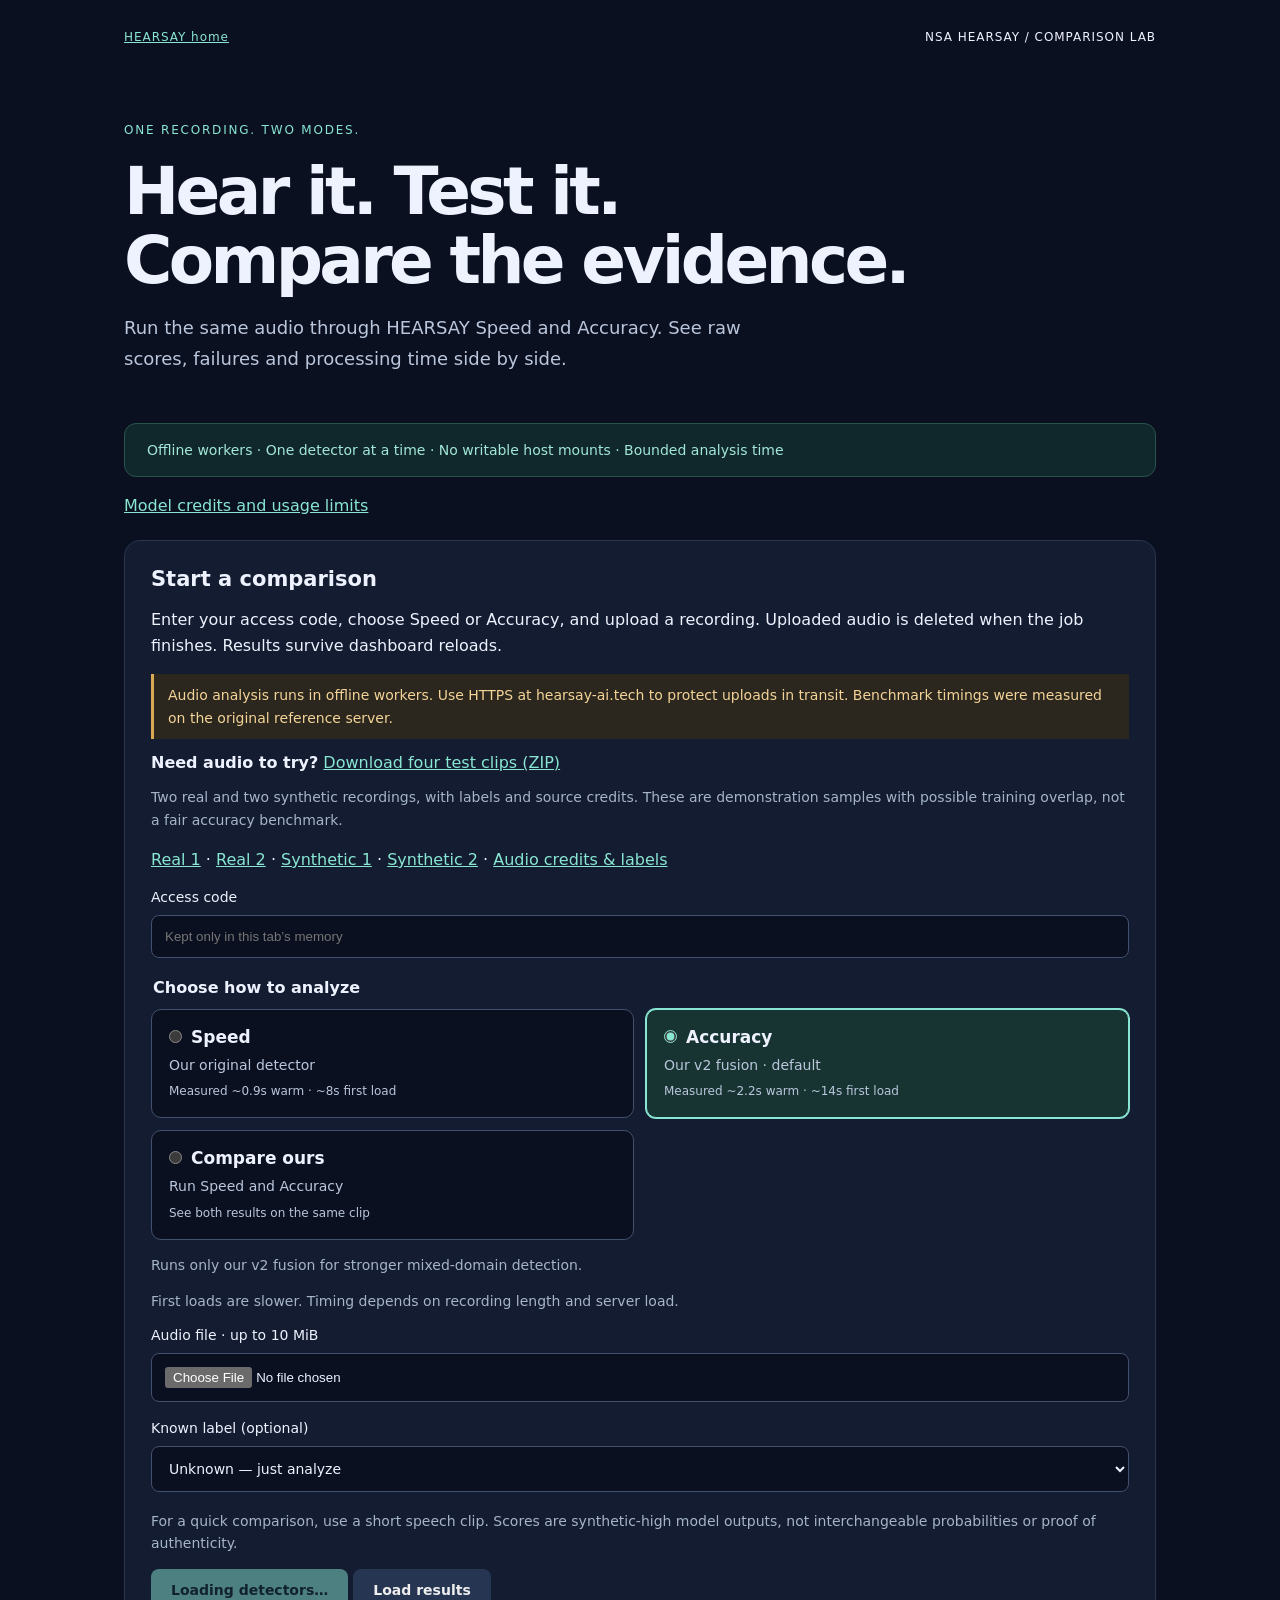
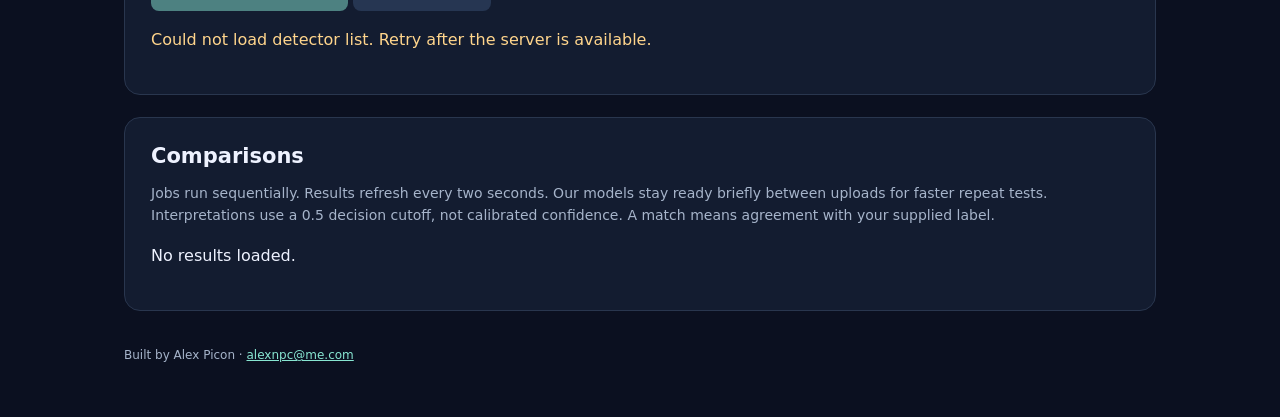
==== apps/hearsay-compare/index.html @ 0c49c036 "Initial HEARSAY release" ====
<!doctype html>
<!-- Author: Alex Picon <alexnpc@me.com> -->
<html lang="en"><head><meta charset="utf-8"><meta name="author" content="Alex Picon, alexnpc@me.com"><meta name="viewport" content="width=device-width,initial-scale=1"><meta http-equiv="Content-Security-Policy" content="default-src 'self'; script-src 'self'; style-src 'self'; connect-src 'self'; img-src 'self'; object-src 'none'; base-uri 'none'; form-action 'self'"><title>HEARSAY · Comparison lab</title><link rel="stylesheet" href="style.css"></head>
<body><main><nav><a href="/">HEARSAY home</a><span>NSA HEARSAY / COMPARISON LAB</span></nav>
<header><p class="eyebrow">ONE RECORDING. TWO MODES.</p><h1>Hear it. Test it.<br>Compare the evidence.</h1><p class="intro">Run the same audio through HEARSAY Speed and Accuracy. See raw scores, failures and processing time side by side.</p></header>
<div class="safety">Offline workers · One detector at a time · No writable host mounts · Bounded analysis time</div>


<p><a href="MODEL_CREDITS.md">Model credits and usage limits</a></p>

<section><h2>Start a comparison</h2><p>Enter your access code, choose Speed or Accuracy, and upload a recording. Uploaded audio is deleted when the job finishes. Results survive dashboard reloads.</p><p class="transport-note">Audio analysis runs in offline workers. Use HTTPS at hearsay-ai.tech to protect uploads in transit. Benchmark timings were measured on the original reference server.</p>
<div class="sample-pack"><strong>Need audio to try?</strong> <a href="samples/hearsay-test-clips.zip" download>Download four test clips (ZIP)</a><p class="muted">Two real and two synthetic recordings, with labels and source credits. These are demonstration samples with possible training overlap, not a fair accuracy benchmark.</p><p><a href="samples/real-1.flac" download>Real 1</a> · <a href="samples/real-2.flac" download>Real 2</a> · <a href="samples/synthetic-1.flac" download>Synthetic 1</a> · <a href="samples/synthetic-2.flac" download>Synthetic 2</a> · <a href="samples/README.md">Audio credits &amp; labels</a></p></div>
<form id="form"><label>Access code<input id="key" type="password" autocomplete="off" placeholder="Kept only in this tab’s memory" required></label><fieldset id="mode-picker"><legend>Choose how to analyze</legend><div class="mode-options">
<label class="mode-card"><input type="radio" name="mode" value="speed"><strong>Speed</strong><span>Our original detector</span><small>Measured ~0.9s warm · ~8s first load</small></label>
<label class="mode-card"><input type="radio" name="mode" value="accuracy" checked><strong>Accuracy</strong><span>Our v2 fusion · default</span><small>Measured ~2.2s warm · ~14s first load</small></label>
<label class="mode-card"><input type="radio" name="mode" value="both"><strong>Compare ours</strong><span>Run Speed and Accuracy</span><small>See both results on the same clip</small></label>

</div></fieldset><p id="mode-description" class="muted" aria-live="polite"></p><p class="muted">First loads are slower. Timing depends on recording length and server load.</p><div id="custom-models" hidden><p>Include these detectors:</p><div id="models" class="models"></div></div><label>Audio file · up to 10 MiB<input id="audio" type="file" accept=".wav,.flac,.mp3,.ogg,.m4a" required></label><label>Known label (optional)<select id="expected"><option value="unknown">Unknown — just analyze</option><option value="real">Real recording</option><option value="synthetic">Synthetic recording</option></select></label><p class="muted">For a quick comparison, use a short speech clip. Scores are synthetic-high model outputs, not interchangeable probabilities or proof of authenticity.</p><button id="run" disabled>Loading detectors…</button> <button id="refresh" type="button" class="secondary">Load results</button></form><p id="message" role="status" aria-live="polite"></p></section>
<section><h2>Comparisons</h2><p class="muted">Jobs run sequentially. Results refresh every two seconds. Our models stay ready briefly between uploads for faster repeat tests. Interpretations use a 0.5 decision cutoff, not calibrated confidence. A match means agreement with your supplied label.</p><div id="results"><p>No results loaded.</p></div></section>

<footer data-credit="alex-picon">Built by Alex Picon · <a href="mailto:alexnpc@me.com">alexnpc@me.com</a></footer></main><script src="app.js"></script></body></html>
---- apps/hearsay-compare/style.css ----
/* Author: Alex Picon <alexnpc@me.com> */
:root{color-scheme:dark;font-family:system-ui,sans-serif;color:#eef2ff;background:#0b1020}*{box-sizing:border-box}body{margin:0}main{max-width:1080px;margin:auto;padding:30px 24px}nav{display:flex;justify-content:space-between;gap:20px;font-size:12px;letter-spacing:.08em}a{color:#88e6d2}header{padding:65px 0 30px}.eyebrow{color:#88e6d2;letter-spacing:.15em;font-size:12px}h1{font-size:clamp(38px,6vw,66px);letter-spacing:-.055em;line-height:1.04;margin:18px 0}.intro{font-size:18px;max-width:660px;color:#bac6dc;line-height:1.7}.safety{padding:18px 22px;border:1px solid #29544e;border-radius:12px;color:#a2e7d9;background:#10282b;font-size:14px}section{background:#131c30;border:1px solid #29364e;padding:26px;border-radius:16px;margin:22px 0}h2{margin:0 0 12px;font-size:21px}p{line-height:1.6}label{display:block;font-size:14px}input[type=password],input[type=file]{display:block;width:100%;padding:13px;margin:10px 0 18px;border:1px solid #41506c;border-radius:8px;background:#0b1020;color:inherit}input[type=checkbox]{accent-color:#80e0ca}.models{display:grid;grid-template-columns:repeat(auto-fit,minmax(190px,1fr));gap:12px;margin:20px 0}.models label{padding:14px;background:#1c2941;border-radius:8px}.muted{color:#a6b4ca;font-size:14px}button{padding:13px 20px;background:#88e6d2;color:#10282b;font:700 14px system-ui;border:0;border-radius:8px;cursor:pointer}button.secondary{background:#263652;color:#eee}button:disabled{opacity:.5}details{margin:18px 0;color:#bac6dc}summary{cursor:pointer}pre,code{overflow-wrap:anywhere;white-space:pre-wrap}pre{padding:14px;background:#0b1020;border-radius:8px}.job{border-top:1px solid #35415b;padding:16px 0}.table-wrap{overflow-x:auto}table{width:100%;border-collapse:collapse;font-size:14px;text-align:left}td,th{padding:12px 8px;border-bottom:1px solid #29364e}th{color:#a6b4ca}.status{color:#88e6d2}#message{color:#ffd58c}footer{font-size:12px;padding:15px 0 25px;color:#a6b4ca}.unavailable{display:flex;justify-content:space-between;gap:20px;border-bottom:1px solid #29364e;padding:13px 0;font-size:14px}@media(max-width:600px){nav span{display:none}section{padding:18px}main{padding:20px 14px}.unavailable{display:block}.unavailable span{display:block;color:#a6b4ca}button{margin-bottom:8px}}

.transport-note{border-left:3px solid #dca953;padding:10px 14px;background:#2b271e;color:#f4d398;font-size:14px}

select{display:block;width:100%;padding:13px;margin:10px 0 18px;border:1px solid #41506c;border-radius:8px;background:#0b1020;color:inherit;font:inherit}

/* Analysis-mode controls. */
#mode-picker{border:0;padding:0;margin:20px 0 10px}#mode-picker legend{font-weight:700;margin-bottom:12px}.mode-options{display:grid;grid-template-columns:repeat(2,minmax(0,1fr));gap:12px}.mode-card{position:relative;border:1px solid #41506c;border-radius:10px;padding:17px;cursor:pointer;background:#0b1020}.mode-card input{margin:0 9px 0 0;accent-color:#88e6d2}.mode-card strong{font-size:17px}.mode-card span,.mode-card small{display:block;margin-top:8px;line-height:1.45;color:#b9c6dc}.mode-card small{font-size:12px}.mode-card:has(input:checked){border-color:#88e6d2;background:#173432;box-shadow:0 0 0 1px #88e6d2}.mode-card:has(input:focus-visible){outline:3px solid #b1c9ff;outline-offset:3px}.mode-card:has(input:disabled){opacity:.5;cursor:not-allowed}#custom-models[hidden]{display:none}@media(max-width:540px){.mode-options{grid-template-columns:1fr}}
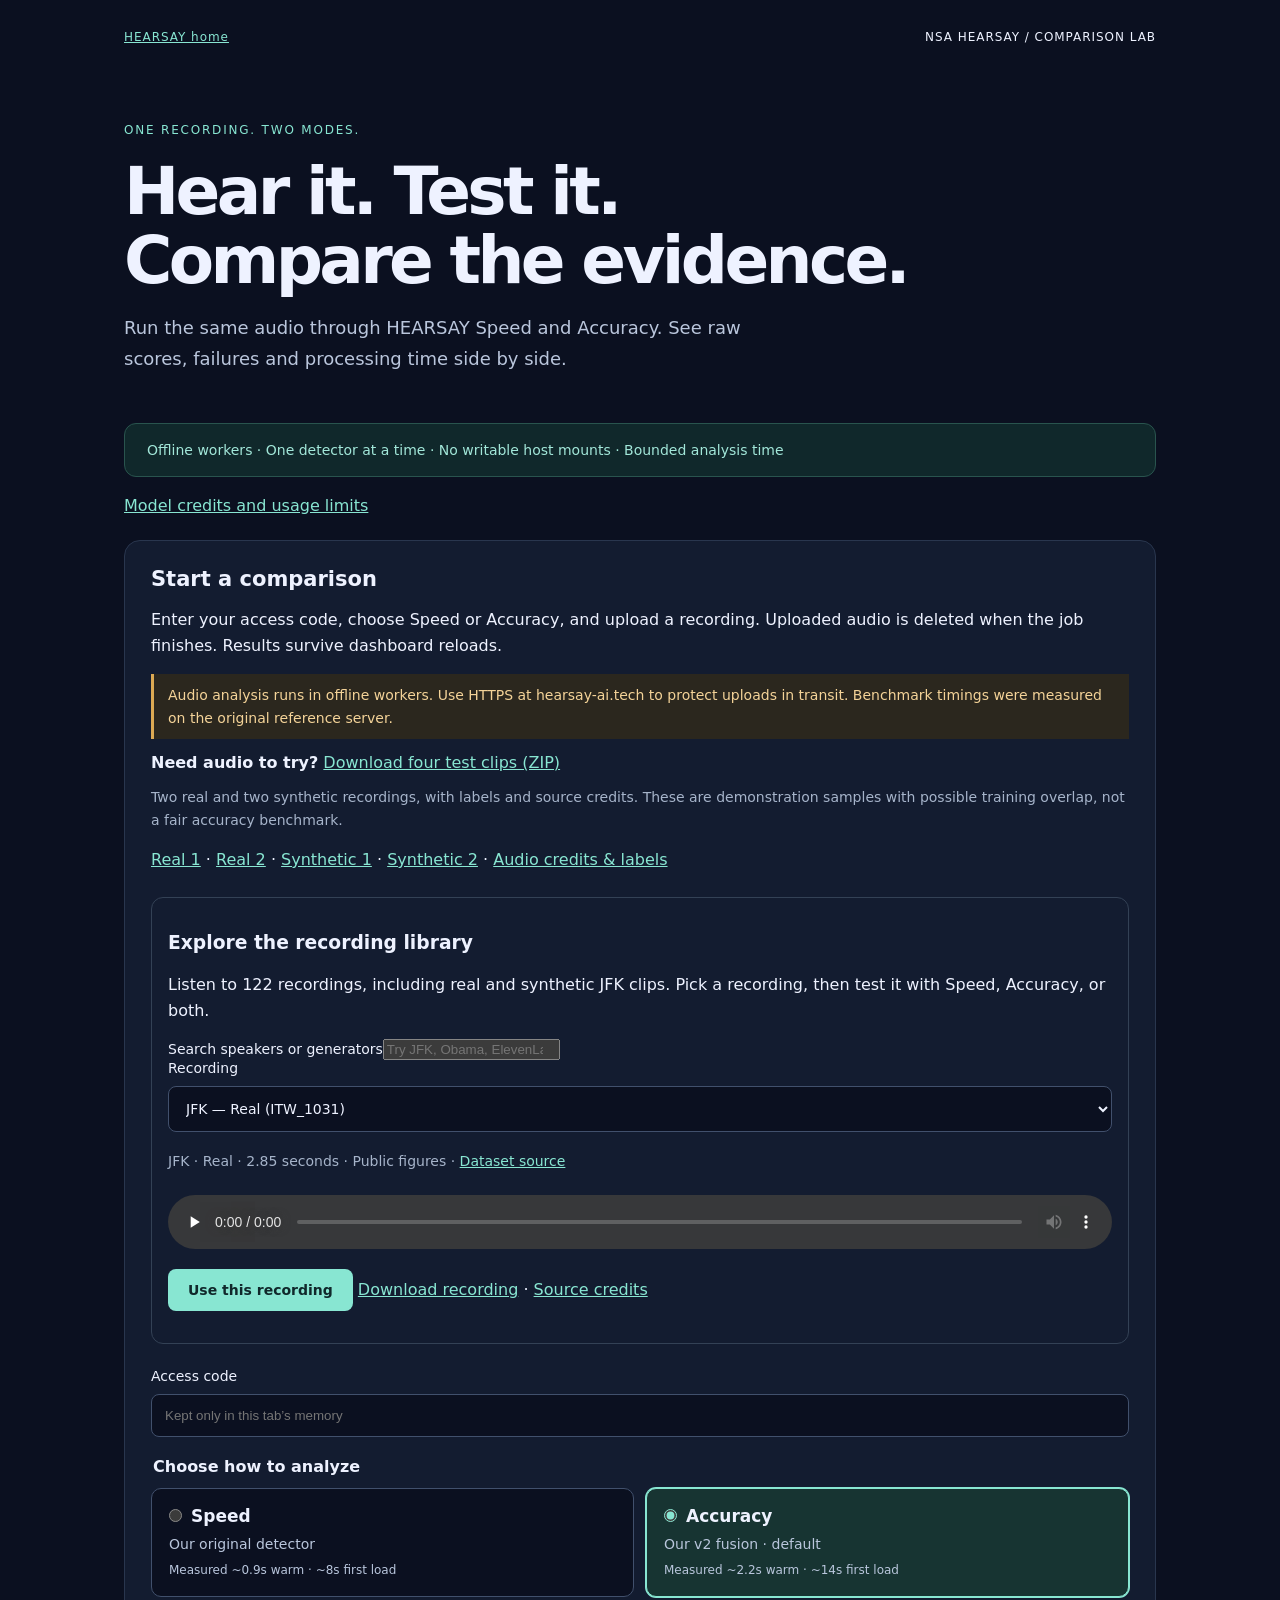
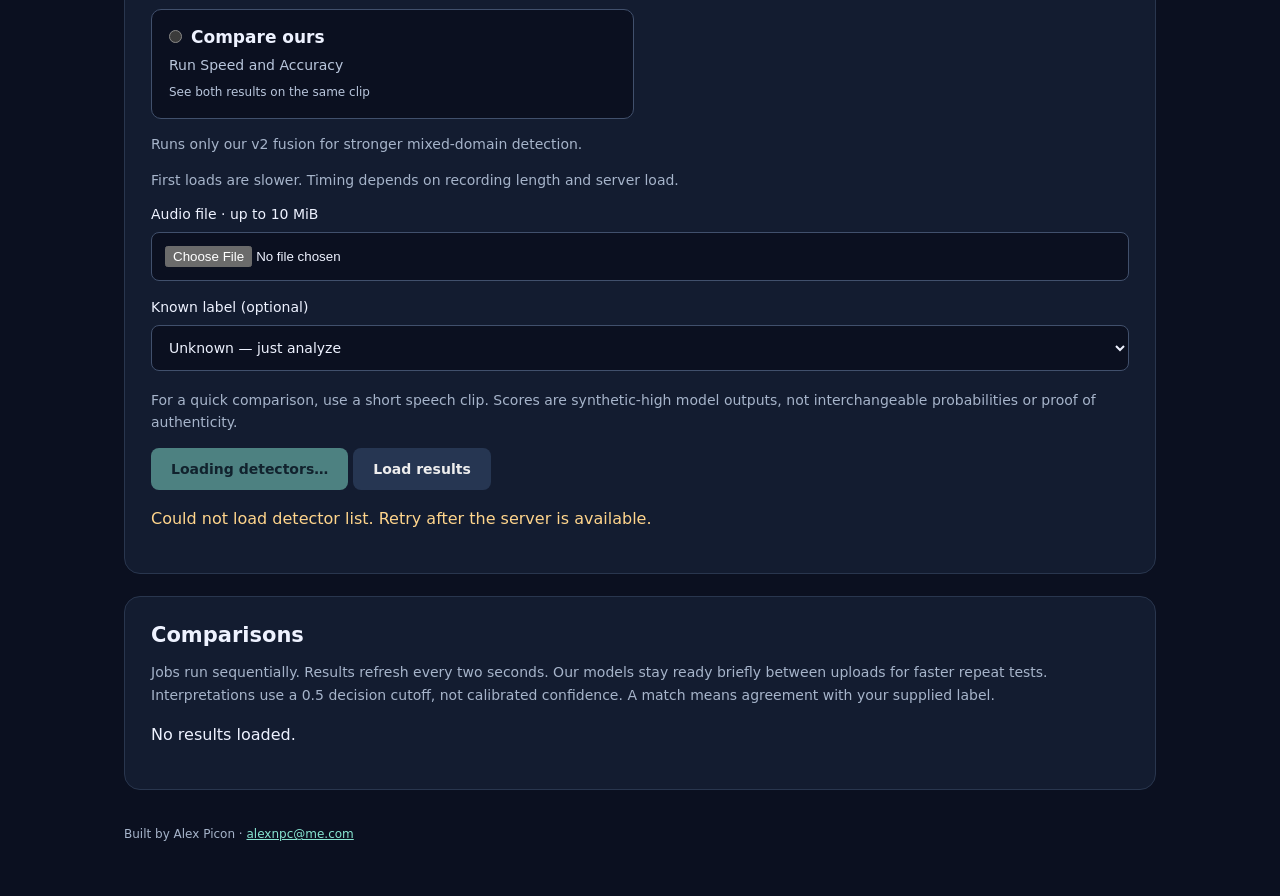
==== commit 1111c151: "adding test samples" ====
--- a/apps/hearsay-compare/index.html
+++ b/apps/hearsay-compare/index.html
@@ -10,6 +10,7 @@
 
 <section><h2>Start a comparison</h2><p>Enter your access code, choose Speed or Accuracy, and upload a recording. Uploaded audio is deleted when the job finishes. Results survive dashboard reloads.</p><p class="transport-note">Audio analysis runs in offline workers. Use HTTPS at hearsay-ai.tech to protect uploads in transit. Benchmark timings were measured on the original reference server.</p>
 <div class="sample-pack"><strong>Need audio to try?</strong> <a href="samples/hearsay-test-clips.zip" download>Download four test clips (ZIP)</a><p class="muted">Two real and two synthetic recordings, with labels and source credits. These are demonstration samples with possible training overlap, not a fair accuracy benchmark.</p><p><a href="samples/real-1.flac" download>Real 1</a> · <a href="samples/real-2.flac" download>Real 2</a> · <a href="samples/synthetic-1.flac" download>Synthetic 1</a> · <a href="samples/synthetic-2.flac" download>Synthetic 2</a> · <a href="samples/README.md">Audio credits &amp; labels</a></p></div>
+<div class="sample-library"><h3>Explore the recording library</h3><p>Listen to 122 recordings, including real and synthetic JFK clips. Pick a recording, then test it with Speed, Accuracy, or both.</p><label>Search speakers or generators<input id="sample-search" type="search" placeholder="Try JFK, Obama, ElevenLabs…"></label><label>Recording<select id="sample-select" disabled><option>Loading recordings…</option></select></label><p id="sample-details" class="muted" aria-live="polite"></p><audio id="sample-player" controls preload="none"></audio><p><button id="sample-use" type="button" disabled>Use this recording</button> <a id="sample-download" download>Download recording</a> · <a href="samples/library/README.md">Source credits</a></p><p id="sample-status" role="status"></p></div>
 <form id="form"><label>Access code<input id="key" type="password" autocomplete="off" placeholder="Kept only in this tab’s memory" required></label><fieldset id="mode-picker"><legend>Choose how to analyze</legend><div class="mode-options">
 <label class="mode-card"><input type="radio" name="mode" value="speed"><strong>Speed</strong><span>Our original detector</span><small>Measured ~0.9s warm · ~8s first load</small></label>
 <label class="mode-card"><input type="radio" name="mode" value="accuracy" checked><strong>Accuracy</strong><span>Our v2 fusion · default</span><small>Measured ~2.2s warm · ~14s first load</small></label>
--- a/apps/hearsay-compare/style.css
+++ b/apps/hearsay-compare/style.css
@@ -7,3 +7,7 @@
 
 /* Analysis-mode controls. */
 #mode-picker{border:0;padding:0;margin:20px 0 10px}#mode-picker legend{font-weight:700;margin-bottom:12px}.mode-options{display:grid;grid-template-columns:repeat(2,minmax(0,1fr));gap:12px}.mode-card{position:relative;border:1px solid #41506c;border-radius:10px;padding:17px;cursor:pointer;background:#0b1020}.mode-card input{margin:0 9px 0 0;accent-color:#88e6d2}.mode-card strong{font-size:17px}.mode-card span,.mode-card small{display:block;margin-top:8px;line-height:1.45;color:#b9c6dc}.mode-card small{font-size:12px}.mode-card:has(input:checked){border-color:#88e6d2;background:#173432;box-shadow:0 0 0 1px #88e6d2}.mode-card:has(input:focus-visible){outline:3px solid #b1c9ff;outline-offset:3px}.mode-card:has(input:disabled){opacity:.5;cursor:not-allowed}#custom-models[hidden]{display:none}@media(max-width:540px){.mode-options{grid-template-columns:1fr}}
+
+.sample-library { margin: 1.5rem 0; padding: 1rem; border: 1px solid #334155; border-radius: 12px; }
+.sample-library audio { width: 100%; margin-top: .5rem; }
+.sample-library select { width: 100%; }
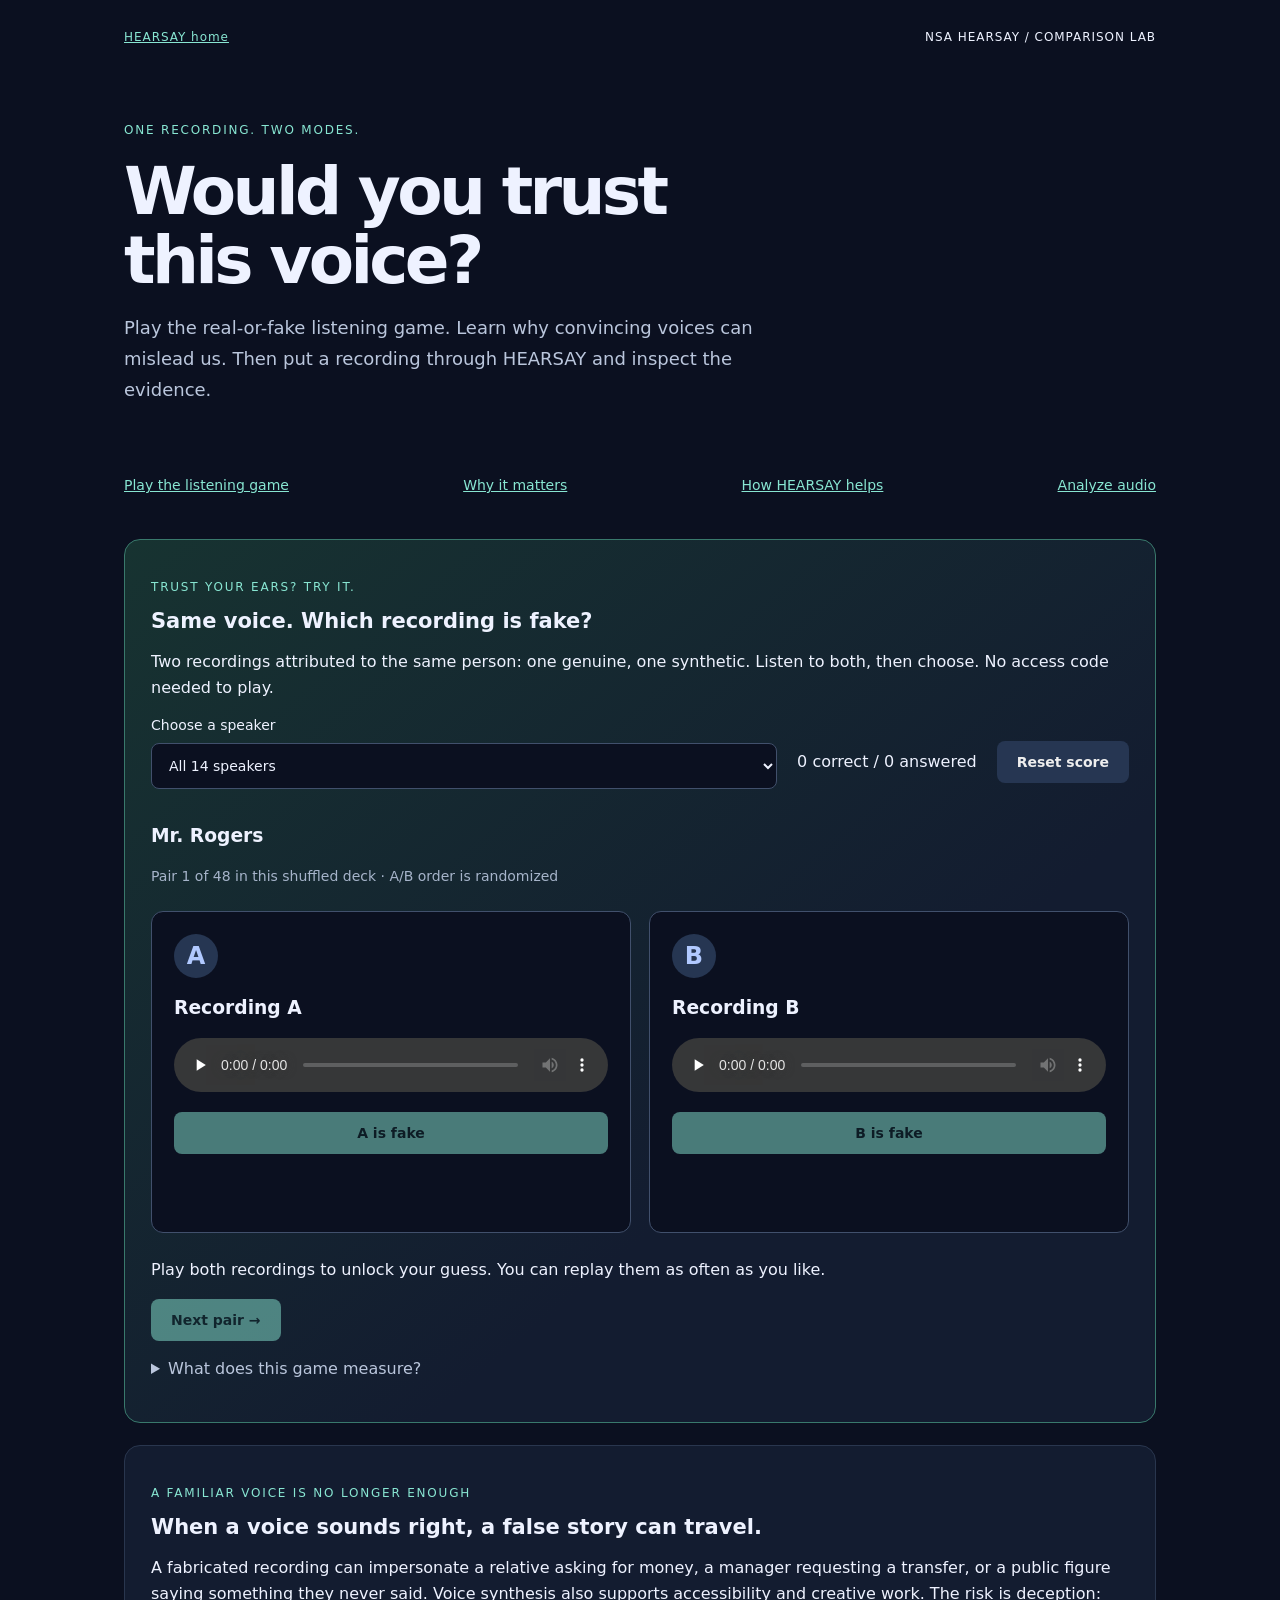
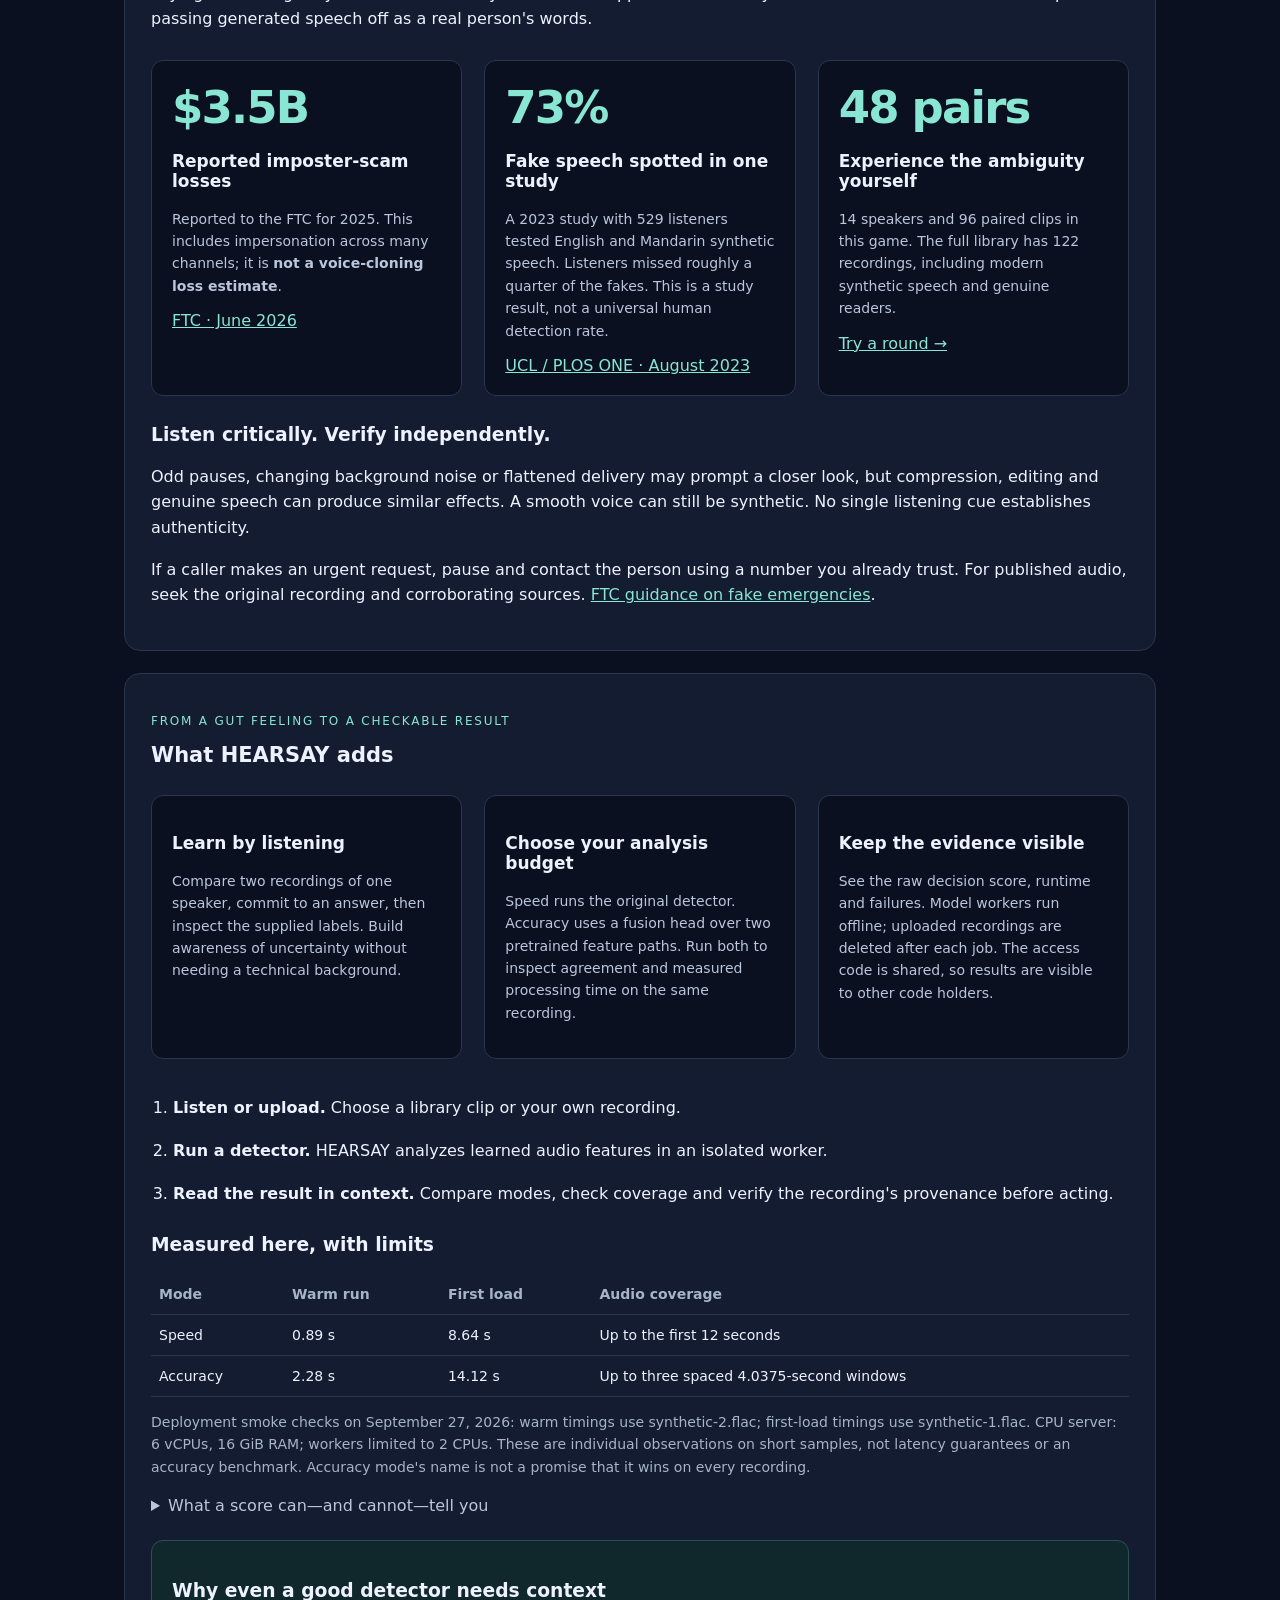
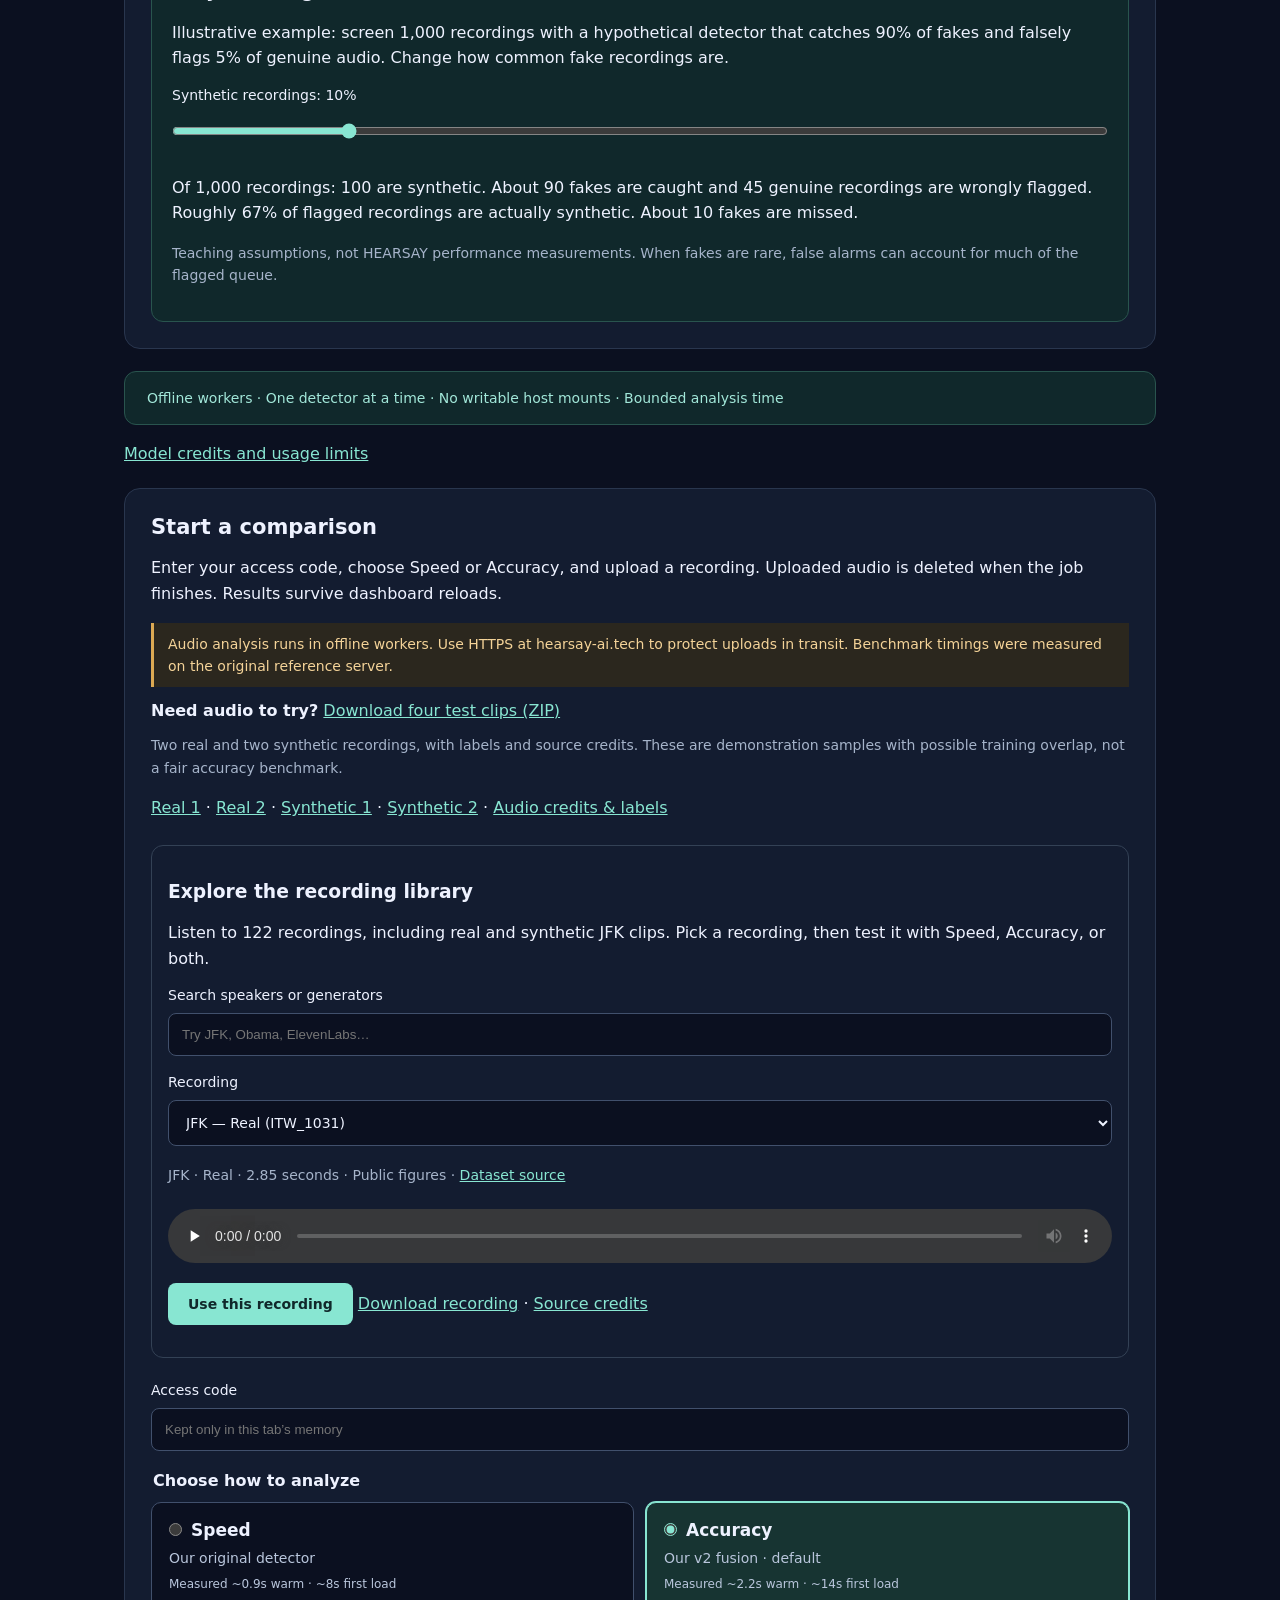
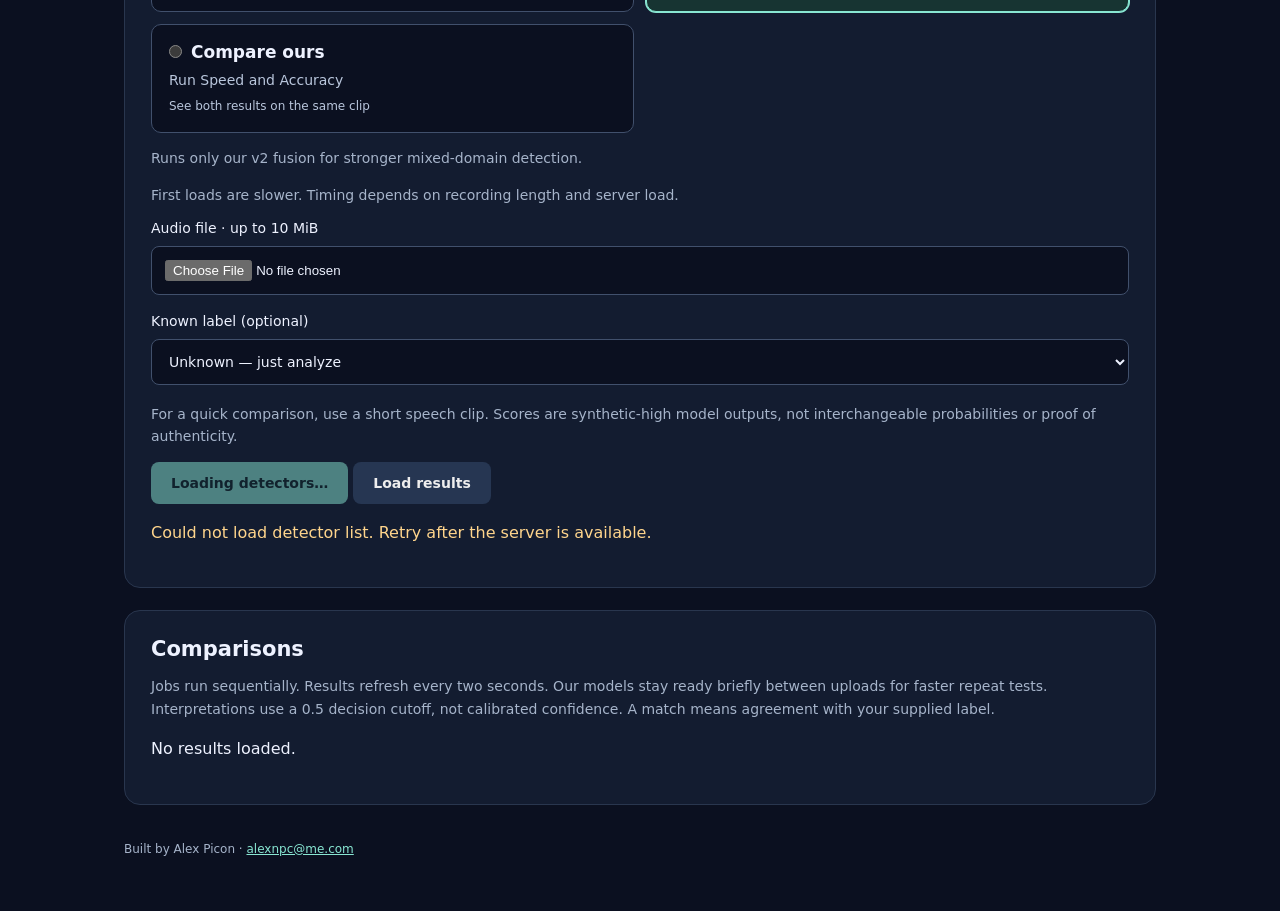
==== commit 61f71573: "adding features" ====
--- a/apps/hearsay-compare/index.html
+++ b/apps/hearsay-compare/index.html
@@ -1,14 +1,32 @@
 <!doctype html>
 <!-- Author: Alex Picon <alexnpc@me.com> -->
-<html lang="en"><head><meta charset="utf-8"><meta name="author" content="Alex Picon, alexnpc@me.com"><meta name="viewport" content="width=device-width,initial-scale=1"><meta http-equiv="Content-Security-Policy" content="default-src 'self'; script-src 'self'; style-src 'self'; connect-src 'self'; img-src 'self'; object-src 'none'; base-uri 'none'; form-action 'self'"><title>HEARSAY · Comparison lab</title><link rel="stylesheet" href="style.css"></head>
+<html lang="en"><head><meta charset="utf-8"><meta name="author" content="Alex Picon, alexnpc@me.com"><meta name="viewport" content="width=device-width,initial-scale=1"><meta http-equiv="Content-Security-Policy" content="default-src 'self'; script-src 'self'; style-src 'self'; connect-src 'self'; img-src 'self'; object-src 'none'; base-uri 'none'; form-action 'self'"><title>HEARSAY · Can you hear the fake?</title><link rel="stylesheet" href="style.css"></head>
 <body><main><nav><a href="/">HEARSAY home</a><span>NSA HEARSAY / COMPARISON LAB</span></nav>
-<header><p class="eyebrow">ONE RECORDING. TWO MODES.</p><h1>Hear it. Test it.<br>Compare the evidence.</h1><p class="intro">Run the same audio through HEARSAY Speed and Accuracy. See raw scores, failures and processing time side by side.</p></header>
+<header><p class="eyebrow">ONE RECORDING. TWO MODES.</p><h1>Would you trust<br>this voice?</h1><p class="intro">Play the real-or-fake listening game. Learn why convincing voices can mislead us. Then put a recording through HEARSAY and inspect the evidence.</p></header>
+
+<nav class="section-nav" aria-label="Explore HEARSAY"><a href="#listening-game">Play the listening game</a><a href="#why">Why it matters</a><a href="#value">How HEARSAY helps</a><a href="#analysis">Analyze audio</a></nav>
+<section id="listening-game" class="game-section"><p class="eyebrow">TRUST YOUR EARS? TRY IT.</p><h2>Same voice. Which recording is fake?</h2><p>Two recordings attributed to the same person: one genuine, one synthetic. Listen to both, then choose. No access code needed to play.</p>
+<div class="game-toolbar"><label>Choose a speaker<select id="game-speaker"><option value="">All 14 speakers</option></select></label><p id="game-score" aria-live="polite">0 correct / 0 answered</p><button id="game-reset" class="secondary" type="button">Reset score</button></div>
+<h3 id="game-name">Loading the listening game…</h3><p id="game-progress" class="muted"></p>
+<div class="duel-grid"><article class="clip-card"><span class="clip-letter">A</span><h3>Recording A</h3><audio id="game-a" controls preload="none" aria-label="Recording A"></audio><button id="guess-a" type="button" disabled>A is fake</button><p id="answer-a" class="answer"></p><button id="analyze-a" type="button" class="secondary" hidden>Analyze recording A</button></article>
+<article class="clip-card"><span class="clip-letter">B</span><h3>Recording B</h3><audio id="game-b" controls preload="none" aria-label="Recording B"></audio><button id="guess-b" type="button" disabled>B is fake</button><p id="answer-b" class="answer"></p><button id="analyze-b" type="button" class="secondary" hidden>Analyze recording B</button></article></div>
+<p id="game-feedback" role="status" aria-live="polite">Listen for yourself before choosing.</p><button id="game-next" type="button" disabled>Next pair →</button>
+<details><summary>What does this game measure?</summary><p>Your score is for this session and these demonstration clips only. Each pair contains exactly one synthetic recording, so random guessing averages 50%. That setup is different from screening an unknown recording. Speakers and clips may overlap training data; this is not a scientific test of you or HEARSAY. These are different utterances, not necessarily matching sentences.</p><p>The reveal uses the dataset labels, not a detector prediction. After answering, analyze either clip to see whether HEARSAY agrees. Audio and labels are public; the game is for learning, not a secure exam.</p><a href="samples/library/README.md">Recording sources and credits</a></details></section>
+<section id="why"><p class="eyebrow">A FAMILIAR VOICE IS NO LONGER ENOUGH</p><h2>When a voice sounds right, a false story can travel.</h2><p>A fabricated recording can impersonate a relative asking for money, a manager requesting a transfer, or a public figure saying something they never said. Voice synthesis also supports accessibility and creative work. The risk is deception: passing generated speech off as a real person's words.</p>
+<div class="fact-grid"><article><strong class="big-number">$3.5B</strong><h3>Reported imposter-scam losses</h3><p>Reported to the FTC for 2025. This includes impersonation across many channels; it is <strong>not a voice-cloning loss estimate</strong>.</p><a href="https://www.ftc.gov/news-events/news/press-releases/2026/06/ftc-data-show-people-reported-losing-3-point-5-billion-imposter-scams-2025" target="_blank" rel="noopener noreferrer">FTC · June 2026</a></article><article><strong class="big-number">73%</strong><h3>Fake speech spotted in one study</h3><p>A 2023 study with 529 listeners tested English and Mandarin synthetic speech. Listeners missed roughly a quarter of the fakes. This is a study result, not a universal human detection rate.</p><a href="https://www.ucl.ac.uk/news/2023/aug/humans-unable-detect-over-quarter-deepfake-speech-samples" target="_blank" rel="noopener noreferrer">UCL / PLOS ONE · August 2023</a></article><article><strong class="big-number">48 pairs</strong><h3>Experience the ambiguity yourself</h3><p>14 speakers and 96 paired clips in this game. The full library has 122 recordings, including modern synthetic speech and genuine readers.</p><a href="#listening-game">Try a round →</a></article></div>
+<h3>Listen critically. Verify independently.</h3><p>Odd pauses, changing background noise or flattened delivery may prompt a closer look, but compression, editing and genuine speech can produce similar effects. A smooth voice can still be synthetic. No single listening cue establishes authenticity.</p><p>If a caller makes an urgent request, pause and contact the person using a number you already trust. For published audio, seek the original recording and corroborating sources. <a href="https://consumer.ftc.gov/articles/scammers-use-fake-emergencies-steal-your-money" target="_blank" rel="noopener noreferrer">FTC guidance on fake emergencies</a>.</p></section>
+<section id="value"><p class="eyebrow">FROM A GUT FEELING TO A CHECKABLE RESULT</p><h2>What HEARSAY adds</h2><div class="fact-grid"><article><h3>Learn by listening</h3><p>Compare two recordings of one speaker, commit to an answer, then inspect the supplied labels. Build awareness of uncertainty without needing a technical background.</p></article><article><h3>Choose your analysis budget</h3><p>Speed runs the original detector. Accuracy uses a fusion head over two pretrained feature paths. Run both to inspect agreement and measured processing time on the same recording.</p></article><article><h3>Keep the evidence visible</h3><p>See the raw decision score, runtime and failures. Model workers run offline; uploaded recordings are deleted after each job. The access code is shared, so results are visible to other code holders.</p></article></div>
+<ol class="workflow"><li><strong>Listen or upload.</strong> Choose a library clip or your own recording.</li><li><strong>Run a detector.</strong> HEARSAY analyzes learned audio features in an isolated worker.</li><li><strong>Read the result in context.</strong> Compare modes, check coverage and verify the recording's provenance before acting.</li></ol>
+<h3>Measured here, with limits</h3><div class="table-wrap"><table><thead><tr><th>Mode</th><th>Warm run</th><th>First load</th><th>Audio coverage</th></tr></thead><tbody><tr><td>Speed</td><td>0.89 s</td><td>8.64 s</td><td>Up to the first 12 seconds</td></tr><tr><td>Accuracy</td><td>2.28 s</td><td>14.12 s</td><td>Up to three spaced 4.0375-second windows</td></tr></tbody></table></div><p class="muted">Deployment smoke checks on September 27, 2026: warm timings use synthetic-2.flac; first-load timings use synthetic-1.flac. CPU server: 6 vCPUs, 16 GiB RAM; workers limited to 2 CPUs. These are individual observations on short samples, not latency guarantees or an accuracy benchmark. Accuracy mode's name is not a promise that it wins on every recording.</p>
+<details><summary>What a score can—and cannot—tell you</summary><p>Higher scores lean synthetic. The displayed cutoff is 0.5. A score of 0.9 does not mean a 90% chance of being fake: these are decision scores, not calibrated probabilities. A false positive flags genuine audio; a false negative misses synthetic audio. Both matter.</p><p>The detectors sample bounded portions of a recording and can miss edits elsewhere. New generators, languages, background noise and encoding changes can shift performance. We do not claim a universal detection rate, official ranking, speaker identity verification or forensic proof.</p><a href="MODEL_CREDITS.md">Model sources, coverage and usage restrictions</a></details>
+<div class="learning-lab"><h3>Why even a good detector needs context</h3><p>Illustrative example: screen 1,000 recordings with a hypothetical detector that catches 90% of fakes and falsely flags 5% of genuine audio. Change how common fake recordings are.</p><label for="prevalence">Synthetic recordings: <output id="prevalence-value">10%</output></label><input id="prevalence" type="range" min="1" max="50" value="10"><p id="base-rate-result" aria-live="polite"></p><p class="muted">Teaching assumptions, not HEARSAY performance measurements. When fakes are rare, false alarms can account for much of the flagged queue.</p></div></section>
+
 <div class="safety">Offline workers · One detector at a time · No writable host mounts · Bounded analysis time</div>
 
 
 <p><a href="MODEL_CREDITS.md">Model credits and usage limits</a></p>
 
-<section><h2>Start a comparison</h2><p>Enter your access code, choose Speed or Accuracy, and upload a recording. Uploaded audio is deleted when the job finishes. Results survive dashboard reloads.</p><p class="transport-note">Audio analysis runs in offline workers. Use HTTPS at hearsay-ai.tech to protect uploads in transit. Benchmark timings were measured on the original reference server.</p>
+<section id="analysis"><h2>Start a comparison</h2><p>Enter your access code, choose Speed or Accuracy, and upload a recording. Uploaded audio is deleted when the job finishes. Results survive dashboard reloads.</p><p class="transport-note">Audio analysis runs in offline workers. Use HTTPS at hearsay-ai.tech to protect uploads in transit. Benchmark timings were measured on the original reference server.</p>
 <div class="sample-pack"><strong>Need audio to try?</strong> <a href="samples/hearsay-test-clips.zip" download>Download four test clips (ZIP)</a><p class="muted">Two real and two synthetic recordings, with labels and source credits. These are demonstration samples with possible training overlap, not a fair accuracy benchmark.</p><p><a href="samples/real-1.flac" download>Real 1</a> · <a href="samples/real-2.flac" download>Real 2</a> · <a href="samples/synthetic-1.flac" download>Synthetic 1</a> · <a href="samples/synthetic-2.flac" download>Synthetic 2</a> · <a href="samples/README.md">Audio credits &amp; labels</a></p></div>
 <div class="sample-library"><h3>Explore the recording library</h3><p>Listen to 122 recordings, including real and synthetic JFK clips. Pick a recording, then test it with Speed, Accuracy, or both.</p><label>Search speakers or generators<input id="sample-search" type="search" placeholder="Try JFK, Obama, ElevenLabs…"></label><label>Recording<select id="sample-select" disabled><option>Loading recordings…</option></select></label><p id="sample-details" class="muted" aria-live="polite"></p><audio id="sample-player" controls preload="none"></audio><p><button id="sample-use" type="button" disabled>Use this recording</button> <a id="sample-download" download>Download recording</a> · <a href="samples/library/README.md">Source credits</a></p><p id="sample-status" role="status"></p></div>
 <form id="form"><label>Access code<input id="key" type="password" autocomplete="off" placeholder="Kept only in this tab’s memory" required></label><fieldset id="mode-picker"><legend>Choose how to analyze</legend><div class="mode-options">
@@ -19,4 +37,4 @@
 </div></fieldset><p id="mode-description" class="muted" aria-live="polite"></p><p class="muted">First loads are slower. Timing depends on recording length and server load.</p><div id="custom-models" hidden><p>Include these detectors:</p><div id="models" class="models"></div></div><label>Audio file · up to 10 MiB<input id="audio" type="file" accept=".wav,.flac,.mp3,.ogg,.m4a" required></label><label>Known label (optional)<select id="expected"><option value="unknown">Unknown — just analyze</option><option value="real">Real recording</option><option value="synthetic">Synthetic recording</option></select></label><p class="muted">For a quick comparison, use a short speech clip. Scores are synthetic-high model outputs, not interchangeable probabilities or proof of authenticity.</p><button id="run" disabled>Loading detectors…</button> <button id="refresh" type="button" class="secondary">Load results</button></form><p id="message" role="status" aria-live="polite"></p></section>
 <section><h2>Comparisons</h2><p class="muted">Jobs run sequentially. Results refresh every two seconds. Our models stay ready briefly between uploads for faster repeat tests. Interpretations use a 0.5 decision cutoff, not calibrated confidence. A match means agreement with your supplied label.</p><div id="results"><p>No results loaded.</p></div></section>
 
-<footer data-credit="alex-picon">Built by Alex Picon · <a href="mailto:alexnpc@me.com">alexnpc@me.com</a></footer></main><script src="app.js"></script></body></html>
+<footer data-credit="alex-picon">Built by Alex Picon · <a href="mailto:alexnpc@me.com">alexnpc@me.com</a></footer></main><script src="app.js"></script><script src="features.js"></script></body></html>
--- a/apps/hearsay-compare/style.css
+++ b/apps/hearsay-compare/style.css
@@ -11,3 +11,6 @@
 .sample-library { margin: 1.5rem 0; padding: 1rem; border: 1px solid #334155; border-radius: 12px; }
 .sample-library audio { width: 100%; margin-top: .5rem; }
 .sample-library select { width: 100%; }
+
+/* Listening game and evidence-led learning sections. */
+html{scroll-behavior:smooth;scroll-padding-top:18px}.section-nav{flex-wrap:wrap;padding:16px 0;font-size:14px;letter-spacing:0}.section-nav a{padding:8px 0}a:focus-visible,button:focus-visible,input:focus-visible,select:focus-visible,summary:focus-visible{outline:3px solid #b1c9ff;outline-offset:4px}.game-section{border-color:#39796c;background:linear-gradient(140deg,#173331,#131c30 65%)}.game-toolbar{display:flex;align-items:center;gap:20px;flex-wrap:wrap}.game-toolbar label{flex:1;min-width:180px}.game-toolbar p{font-variant-numeric:tabular-nums}.duel-grid{display:grid;grid-template-columns:1fr 1fr;gap:18px;margin:24px 0}.clip-card{padding:22px;border:1px solid #41506c;border-radius:12px;background:#0b1020}.clip-letter{display:inline-flex;align-items:center;justify-content:center;width:44px;height:44px;border-radius:50%;background:#263652;color:#b1c9ff;font-size:24px;font-weight:800}.clip-card audio{width:100%;display:block;margin:20px 0}.clip-card button{display:block;width:100%;margin-top:12px}.clip-card button[hidden]{display:none}.answer{min-height:24px;font-weight:700}.revealed-real{border-color:#88e6d2}.revealed-synthetic{border-color:#f4ba86}.revealed-synthetic .answer{color:#f4ba86}.revealed-real .answer{color:#88e6d2}.fact-grid{display:grid;grid-template-columns:repeat(3,minmax(0,1fr));gap:22px;margin:28px 0}.fact-grid article{padding:20px;border-radius:12px;background:#0b1020;border:1px solid #29364e}.fact-grid h3{font-size:17px}.fact-grid p{color:#bac6dc;font-size:14px}.big-number{font-size:clamp(32px,4vw,45px);letter-spacing:-.04em;color:#88e6d2}.workflow{padding-left:22px;line-height:1.8}.workflow li{padding:7px 0}.learning-lab{padding:20px;background:#10282b;border:1px solid #29544e;border-radius:12px;margin-top:25px}.learning-lab input{width:100%;accent-color:#88e6d2;margin:20px 0}.sample-library input[type=search]{width:100%;padding:13px;border:1px solid #41506c;border-radius:8px;background:#0b1020;color:inherit;margin:10px 0 18px}@media(max-width:700px){.fact-grid,.duel-grid{grid-template-columns:1fr}.game-toolbar{gap:10px}.clip-card{padding:16px}}@media(prefers-reduced-motion:reduce){html{scroll-behavior:auto}}
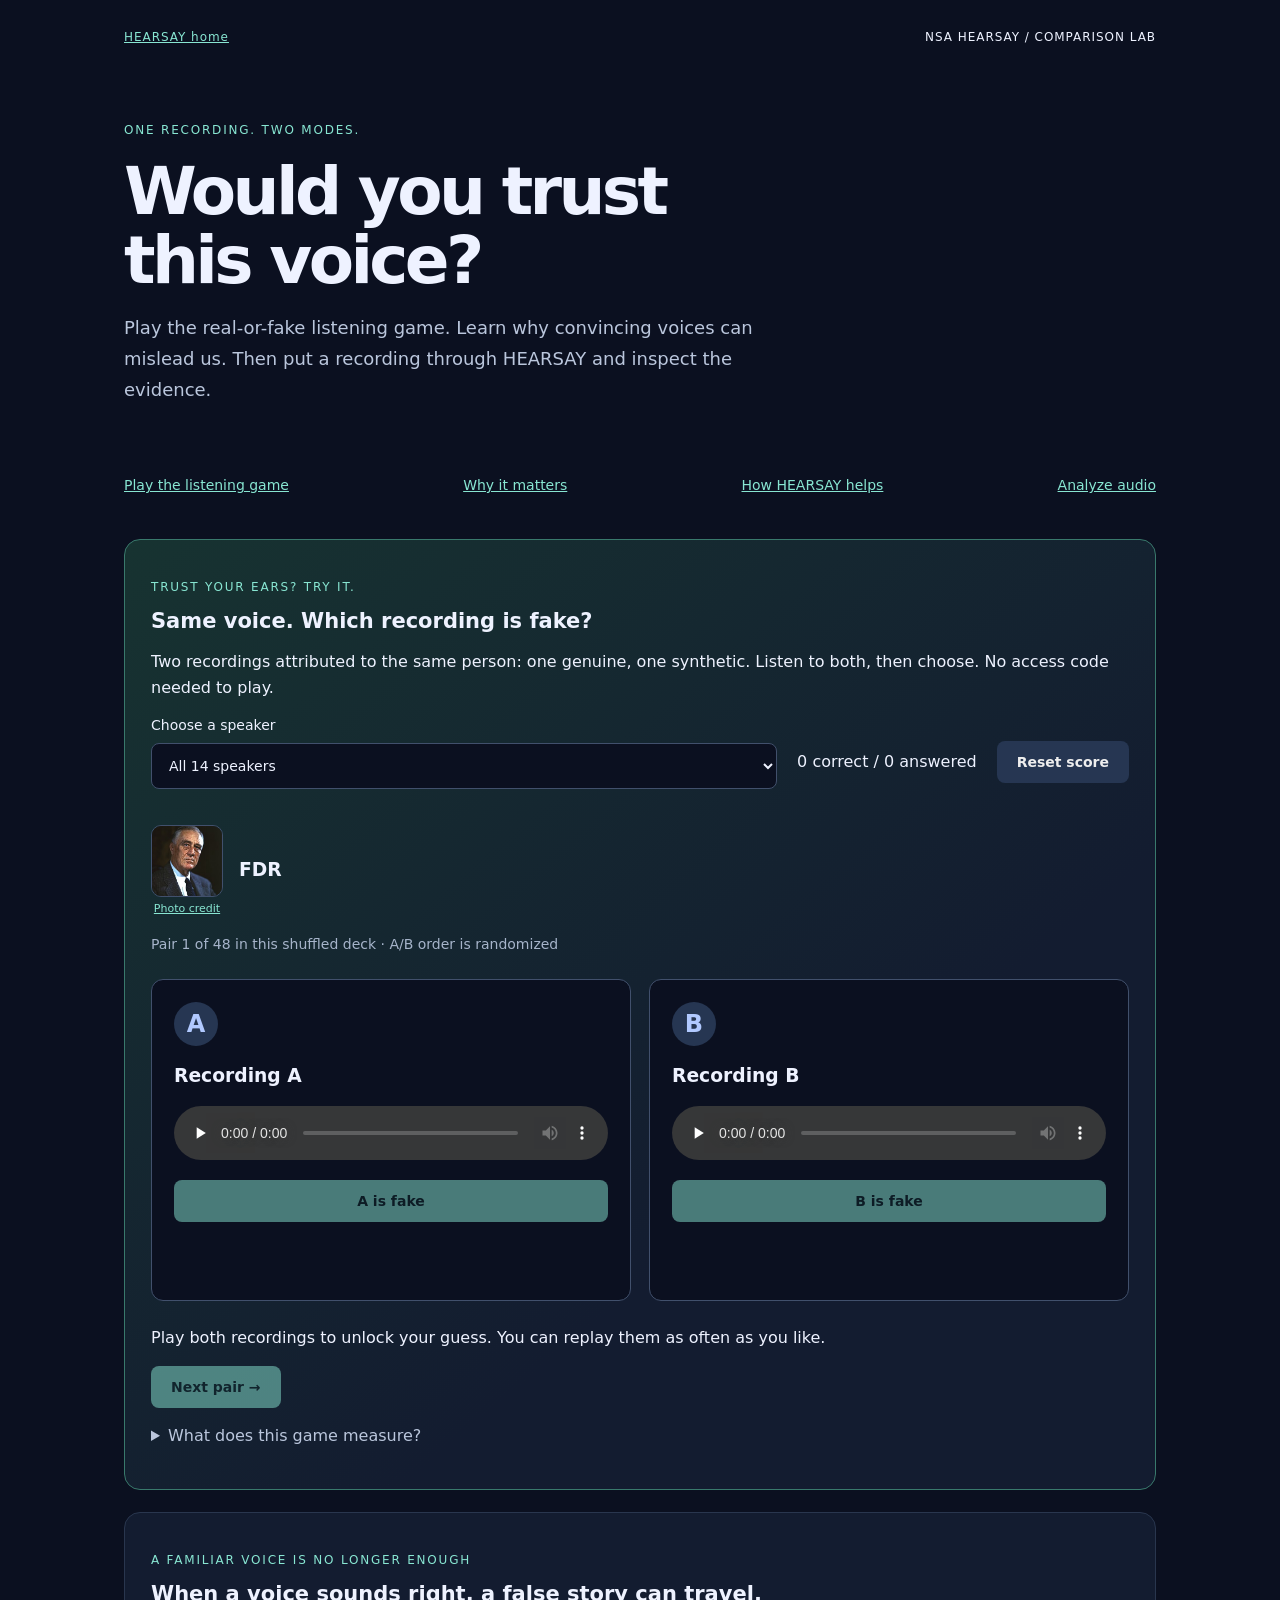
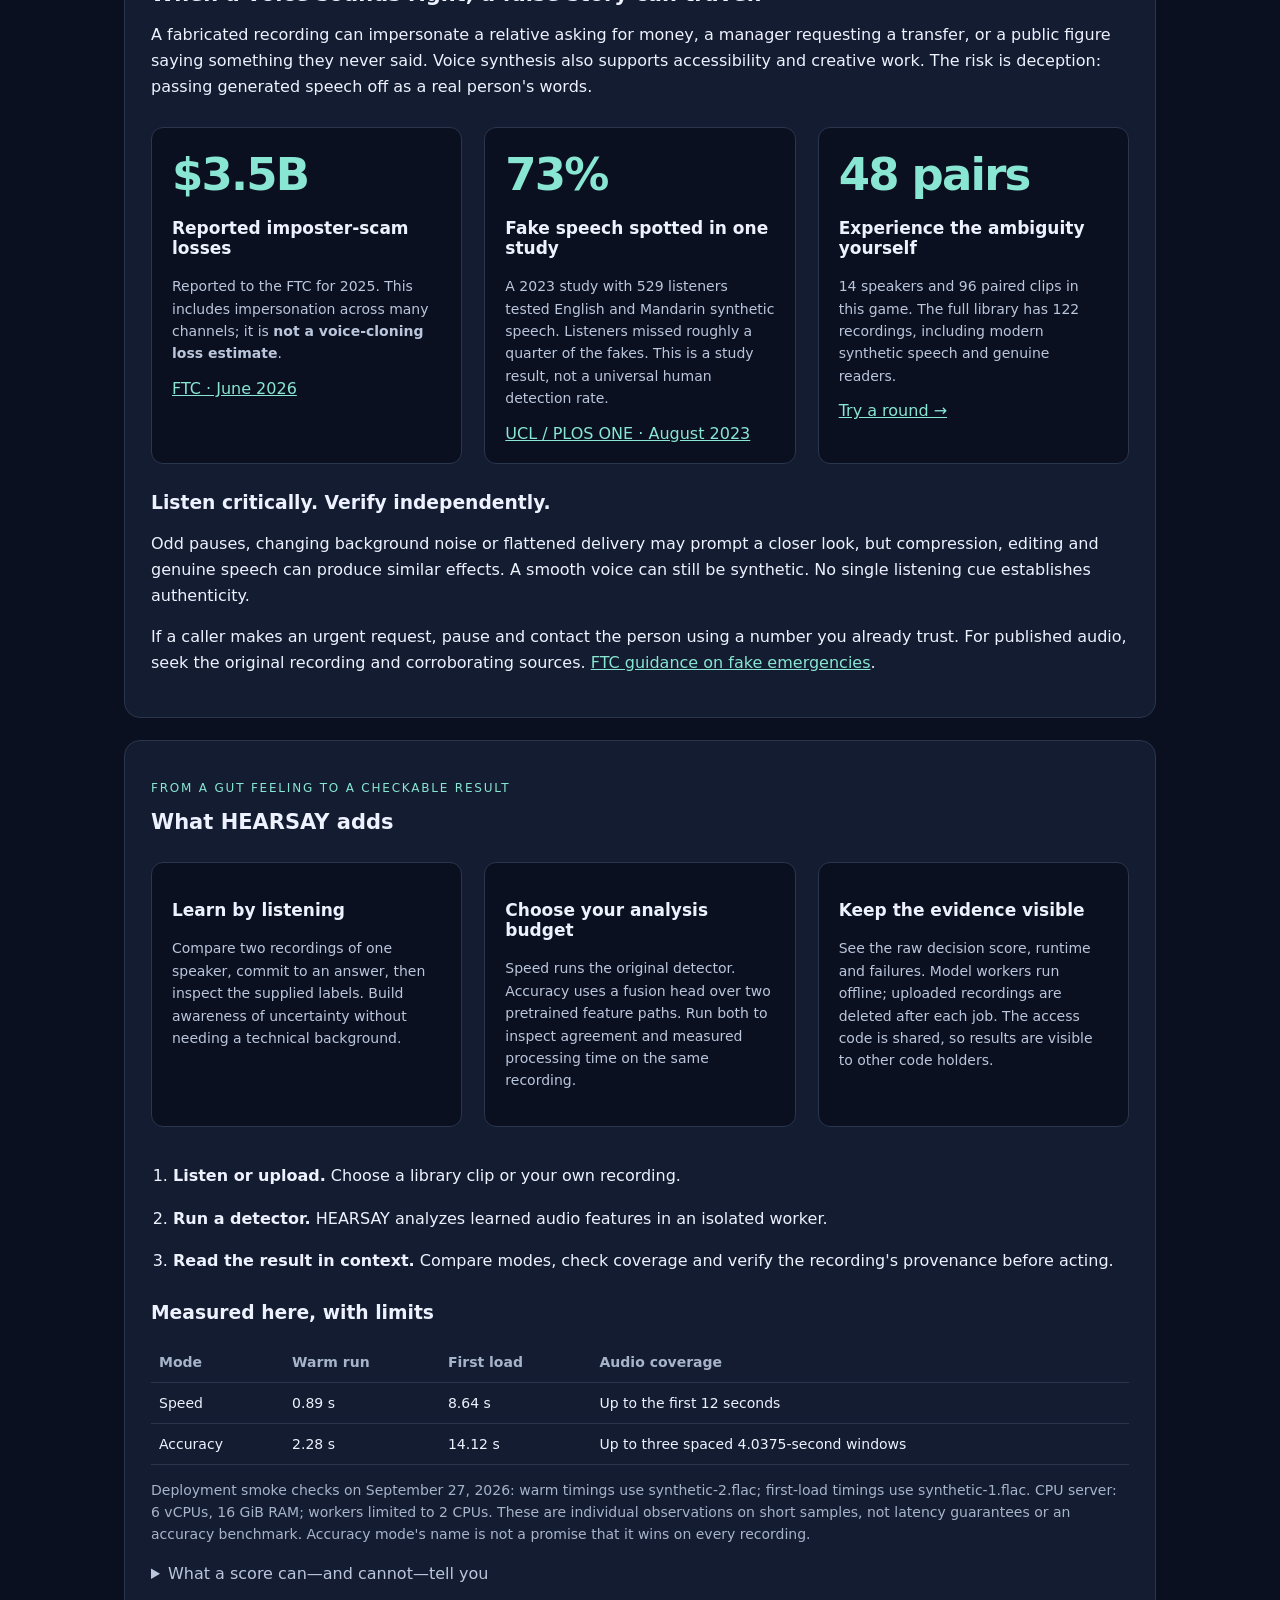
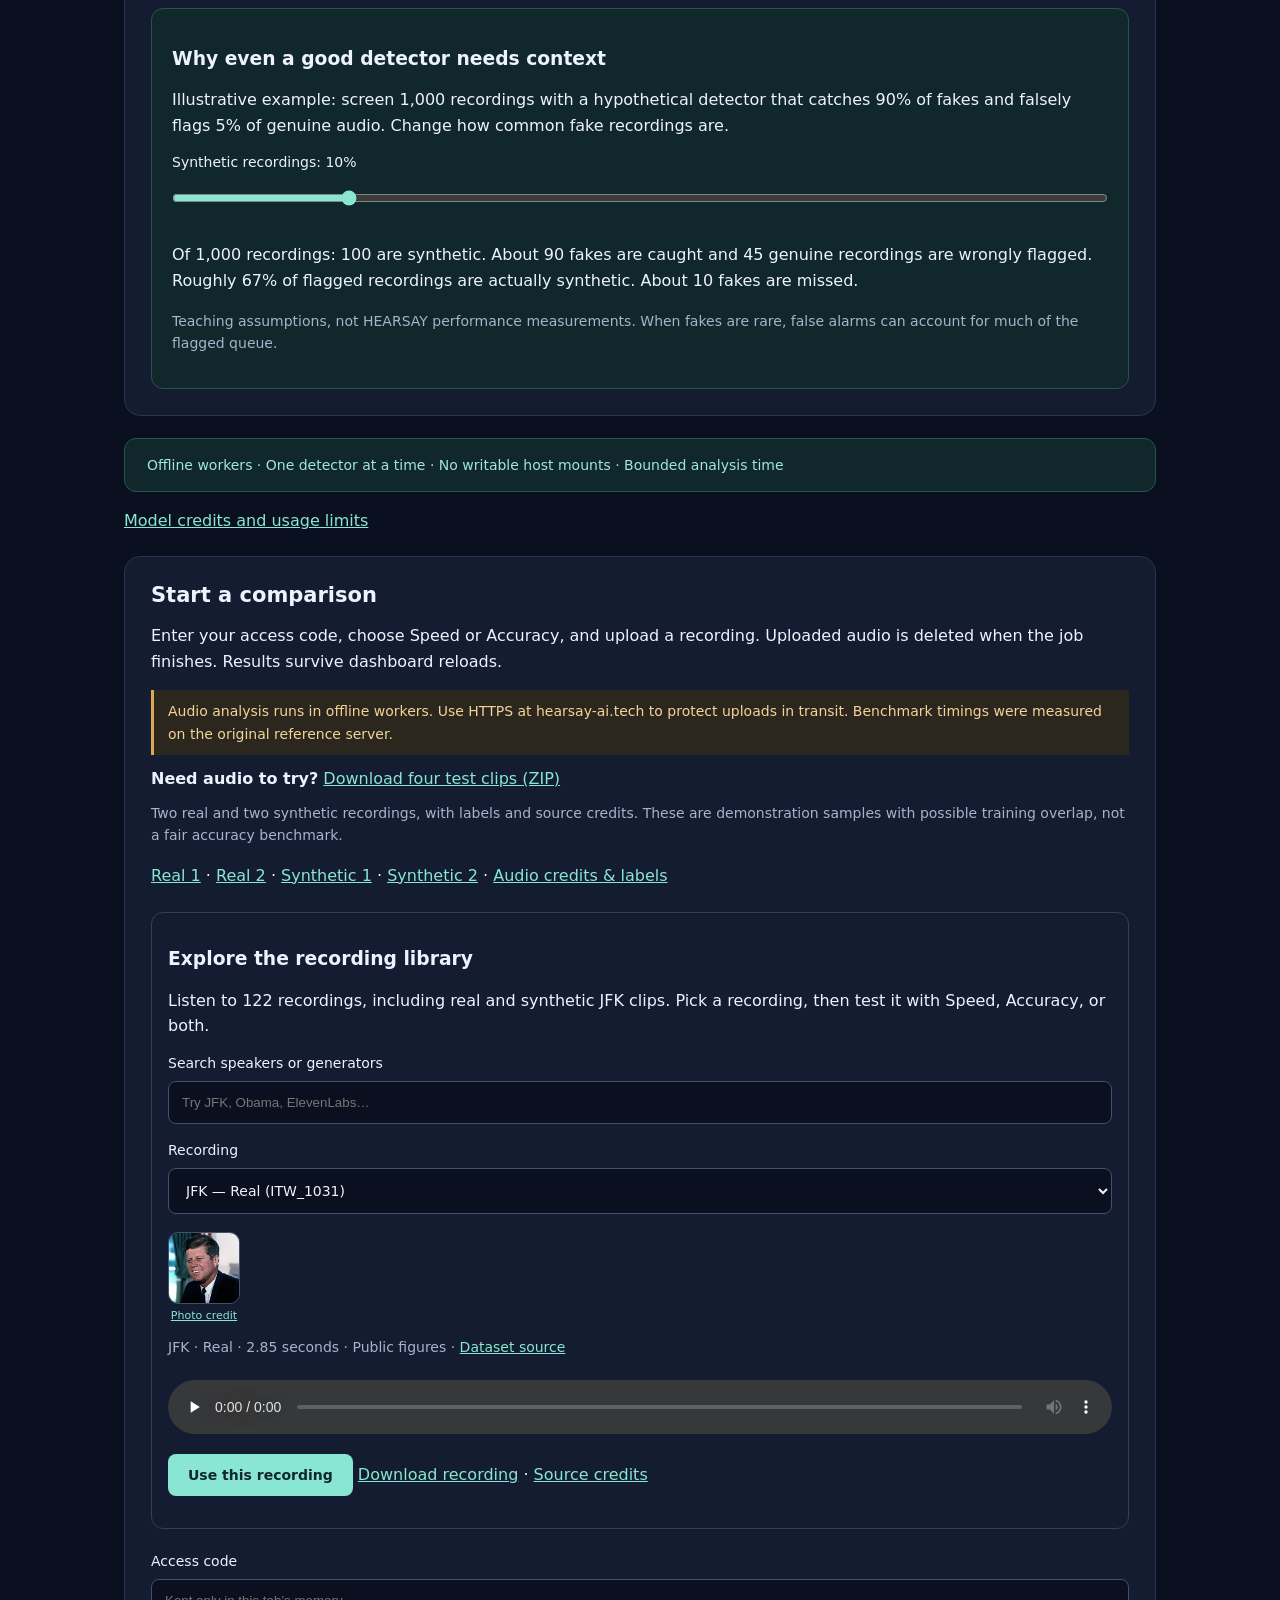
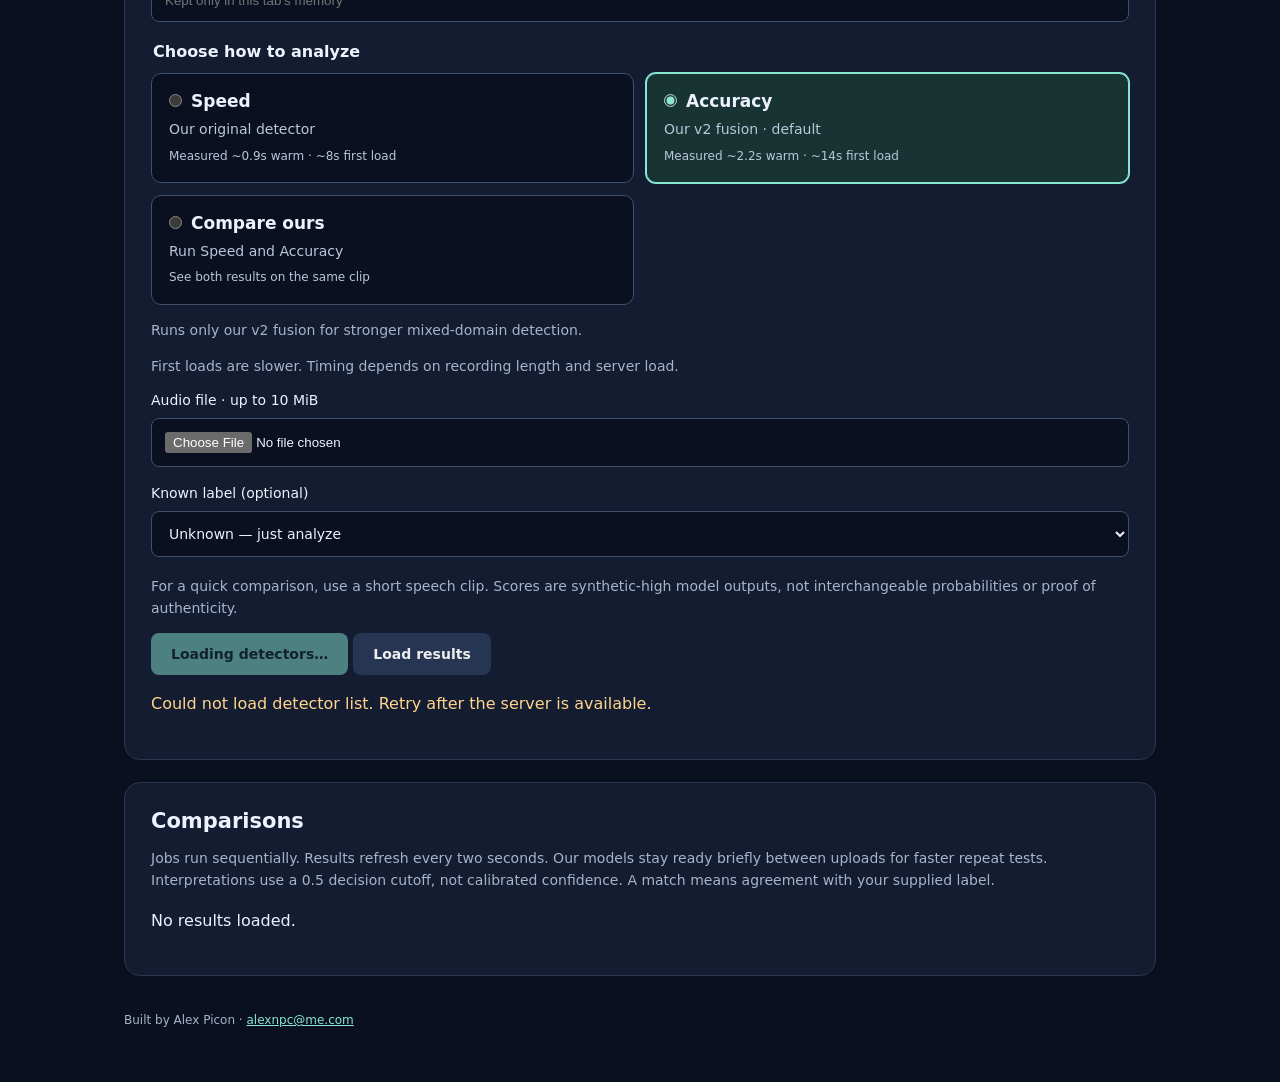
==== commit 68d8c2e5: "photos" ====
--- a/apps/hearsay-compare/index.html
+++ b/apps/hearsay-compare/index.html
@@ -7,7 +7,7 @@
 <nav class="section-nav" aria-label="Explore HEARSAY"><a href="#listening-game">Play the listening game</a><a href="#why">Why it matters</a><a href="#value">How HEARSAY helps</a><a href="#analysis">Analyze audio</a></nav>
 <section id="listening-game" class="game-section"><p class="eyebrow">TRUST YOUR EARS? TRY IT.</p><h2>Same voice. Which recording is fake?</h2><p>Two recordings attributed to the same person: one genuine, one synthetic. Listen to both, then choose. No access code needed to play.</p>
 <div class="game-toolbar"><label>Choose a speaker<select id="game-speaker"><option value="">All 14 speakers</option></select></label><p id="game-score" aria-live="polite">0 correct / 0 answered</p><button id="game-reset" class="secondary" type="button">Reset score</button></div>
-<h3 id="game-name">Loading the listening game…</h3><p id="game-progress" class="muted"></p>
+<div class="speaker-heading"><span id="game-portrait" class="speaker-portrait" hidden></span><h3 id="game-name">Loading the listening game…</h3></div><p id="game-progress" class="muted"></p>
 <div class="duel-grid"><article class="clip-card"><span class="clip-letter">A</span><h3>Recording A</h3><audio id="game-a" controls preload="none" aria-label="Recording A"></audio><button id="guess-a" type="button" disabled>A is fake</button><p id="answer-a" class="answer"></p><button id="analyze-a" type="button" class="secondary" hidden>Analyze recording A</button></article>
 <article class="clip-card"><span class="clip-letter">B</span><h3>Recording B</h3><audio id="game-b" controls preload="none" aria-label="Recording B"></audio><button id="guess-b" type="button" disabled>B is fake</button><p id="answer-b" class="answer"></p><button id="analyze-b" type="button" class="secondary" hidden>Analyze recording B</button></article></div>
 <p id="game-feedback" role="status" aria-live="polite">Listen for yourself before choosing.</p><button id="game-next" type="button" disabled>Next pair →</button>
@@ -28,7 +28,7 @@
 
 <section id="analysis"><h2>Start a comparison</h2><p>Enter your access code, choose Speed or Accuracy, and upload a recording. Uploaded audio is deleted when the job finishes. Results survive dashboard reloads.</p><p class="transport-note">Audio analysis runs in offline workers. Use HTTPS at hearsay-ai.tech to protect uploads in transit. Benchmark timings were measured on the original reference server.</p>
 <div class="sample-pack"><strong>Need audio to try?</strong> <a href="samples/hearsay-test-clips.zip" download>Download four test clips (ZIP)</a><p class="muted">Two real and two synthetic recordings, with labels and source credits. These are demonstration samples with possible training overlap, not a fair accuracy benchmark.</p><p><a href="samples/real-1.flac" download>Real 1</a> · <a href="samples/real-2.flac" download>Real 2</a> · <a href="samples/synthetic-1.flac" download>Synthetic 1</a> · <a href="samples/synthetic-2.flac" download>Synthetic 2</a> · <a href="samples/README.md">Audio credits &amp; labels</a></p></div>
-<div class="sample-library"><h3>Explore the recording library</h3><p>Listen to 122 recordings, including real and synthetic JFK clips. Pick a recording, then test it with Speed, Accuracy, or both.</p><label>Search speakers or generators<input id="sample-search" type="search" placeholder="Try JFK, Obama, ElevenLabs…"></label><label>Recording<select id="sample-select" disabled><option>Loading recordings…</option></select></label><p id="sample-details" class="muted" aria-live="polite"></p><audio id="sample-player" controls preload="none"></audio><p><button id="sample-use" type="button" disabled>Use this recording</button> <a id="sample-download" download>Download recording</a> · <a href="samples/library/README.md">Source credits</a></p><p id="sample-status" role="status"></p></div>
+<div class="sample-library"><h3>Explore the recording library</h3><p>Listen to 122 recordings, including real and synthetic JFK clips. Pick a recording, then test it with Speed, Accuracy, or both.</p><label>Search speakers or generators<input id="sample-search" type="search" placeholder="Try JFK, Obama, ElevenLabs…"></label><label>Recording<select id="sample-select" disabled><option>Loading recordings…</option></select></label><span id="sample-portrait" class="speaker-portrait" hidden></span><p id="sample-details" class="muted" aria-live="polite"></p><audio id="sample-player" controls preload="none"></audio><p><button id="sample-use" type="button" disabled>Use this recording</button> <a id="sample-download" download>Download recording</a> · <a href="samples/library/README.md">Source credits</a></p><p id="sample-status" role="status"></p></div>
 <form id="form"><label>Access code<input id="key" type="password" autocomplete="off" placeholder="Kept only in this tab’s memory" required></label><fieldset id="mode-picker"><legend>Choose how to analyze</legend><div class="mode-options">
 <label class="mode-card"><input type="radio" name="mode" value="speed"><strong>Speed</strong><span>Our original detector</span><small>Measured ~0.9s warm · ~8s first load</small></label>
 <label class="mode-card"><input type="radio" name="mode" value="accuracy" checked><strong>Accuracy</strong><span>Our v2 fusion · default</span><small>Measured ~2.2s warm · ~14s first load</small></label>
@@ -37,4 +37,4 @@
 </div></fieldset><p id="mode-description" class="muted" aria-live="polite"></p><p class="muted">First loads are slower. Timing depends on recording length and server load.</p><div id="custom-models" hidden><p>Include these detectors:</p><div id="models" class="models"></div></div><label>Audio file · up to 10 MiB<input id="audio" type="file" accept=".wav,.flac,.mp3,.ogg,.m4a" required></label><label>Known label (optional)<select id="expected"><option value="unknown">Unknown — just analyze</option><option value="real">Real recording</option><option value="synthetic">Synthetic recording</option></select></label><p class="muted">For a quick comparison, use a short speech clip. Scores are synthetic-high model outputs, not interchangeable probabilities or proof of authenticity.</p><button id="run" disabled>Loading detectors…</button> <button id="refresh" type="button" class="secondary">Load results</button></form><p id="message" role="status" aria-live="polite"></p></section>
 <section><h2>Comparisons</h2><p class="muted">Jobs run sequentially. Results refresh every two seconds. Our models stay ready briefly between uploads for faster repeat tests. Interpretations use a 0.5 decision cutoff, not calibrated confidence. A match means agreement with your supplied label.</p><div id="results"><p>No results loaded.</p></div></section>
 
-<footer data-credit="alex-picon">Built by Alex Picon · <a href="mailto:alexnpc@me.com">alexnpc@me.com</a></footer></main><script src="app.js"></script><script src="features.js"></script></body></html>
+<footer data-credit="alex-picon">Built by Alex Picon · <a href="mailto:alexnpc@me.com">alexnpc@me.com</a></footer></main><script src="portraits.js"></script><script src="app.js"></script><script src="features.js"></script></body></html>
--- a/apps/hearsay-compare/style.css
+++ b/apps/hearsay-compare/style.css
@@ -14,3 +14,6 @@
 
 /* Listening game and evidence-led learning sections. */
 html{scroll-behavior:smooth;scroll-padding-top:18px}.section-nav{flex-wrap:wrap;padding:16px 0;font-size:14px;letter-spacing:0}.section-nav a{padding:8px 0}a:focus-visible,button:focus-visible,input:focus-visible,select:focus-visible,summary:focus-visible{outline:3px solid #b1c9ff;outline-offset:4px}.game-section{border-color:#39796c;background:linear-gradient(140deg,#173331,#131c30 65%)}.game-toolbar{display:flex;align-items:center;gap:20px;flex-wrap:wrap}.game-toolbar label{flex:1;min-width:180px}.game-toolbar p{font-variant-numeric:tabular-nums}.duel-grid{display:grid;grid-template-columns:1fr 1fr;gap:18px;margin:24px 0}.clip-card{padding:22px;border:1px solid #41506c;border-radius:12px;background:#0b1020}.clip-letter{display:inline-flex;align-items:center;justify-content:center;width:44px;height:44px;border-radius:50%;background:#263652;color:#b1c9ff;font-size:24px;font-weight:800}.clip-card audio{width:100%;display:block;margin:20px 0}.clip-card button{display:block;width:100%;margin-top:12px}.clip-card button[hidden]{display:none}.answer{min-height:24px;font-weight:700}.revealed-real{border-color:#88e6d2}.revealed-synthetic{border-color:#f4ba86}.revealed-synthetic .answer{color:#f4ba86}.revealed-real .answer{color:#88e6d2}.fact-grid{display:grid;grid-template-columns:repeat(3,minmax(0,1fr));gap:22px;margin:28px 0}.fact-grid article{padding:20px;border-radius:12px;background:#0b1020;border:1px solid #29364e}.fact-grid h3{font-size:17px}.fact-grid p{color:#bac6dc;font-size:14px}.big-number{font-size:clamp(32px,4vw,45px);letter-spacing:-.04em;color:#88e6d2}.workflow{padding-left:22px;line-height:1.8}.workflow li{padding:7px 0}.learning-lab{padding:20px;background:#10282b;border:1px solid #29544e;border-radius:12px;margin-top:25px}.learning-lab input{width:100%;accent-color:#88e6d2;margin:20px 0}.sample-library input[type=search]{width:100%;padding:13px;border:1px solid #41506c;border-radius:8px;background:#0b1020;color:inherit;margin:10px 0 18px}@media(max-width:700px){.fact-grid,.duel-grid{grid-template-columns:1fr}.game-toolbar{gap:10px}.clip-card{padding:16px}}@media(prefers-reduced-motion:reduce){html{scroll-behavior:auto}}
+
+/* Uniform locally served speaker portraits. */
+.speaker-heading{display:flex;align-items:center;gap:16px;margin:18px 0}.speaker-heading h3{margin:0}.speaker-portrait{display:inline-flex;flex-direction:column;align-items:center;gap:5px;flex-shrink:0}.speaker-portrait[hidden]{display:none}.speaker-photo{display:block;width:72px;height:72px;object-fit:cover;object-position:center 28%;border-radius:10px;border:1px solid #41506c}.portrait-credit{font-size:11px}.portrait-credits{display:grid;grid-template-columns:repeat(auto-fit,minmax(230px,1fr));gap:25px}.portrait-credits article{min-width:0;overflow-wrap:anywhere}.portrait-credits h2{font-size:18px;margin-top:14px}.portrait-credits p{font-size:14px;color:#bac6dc}
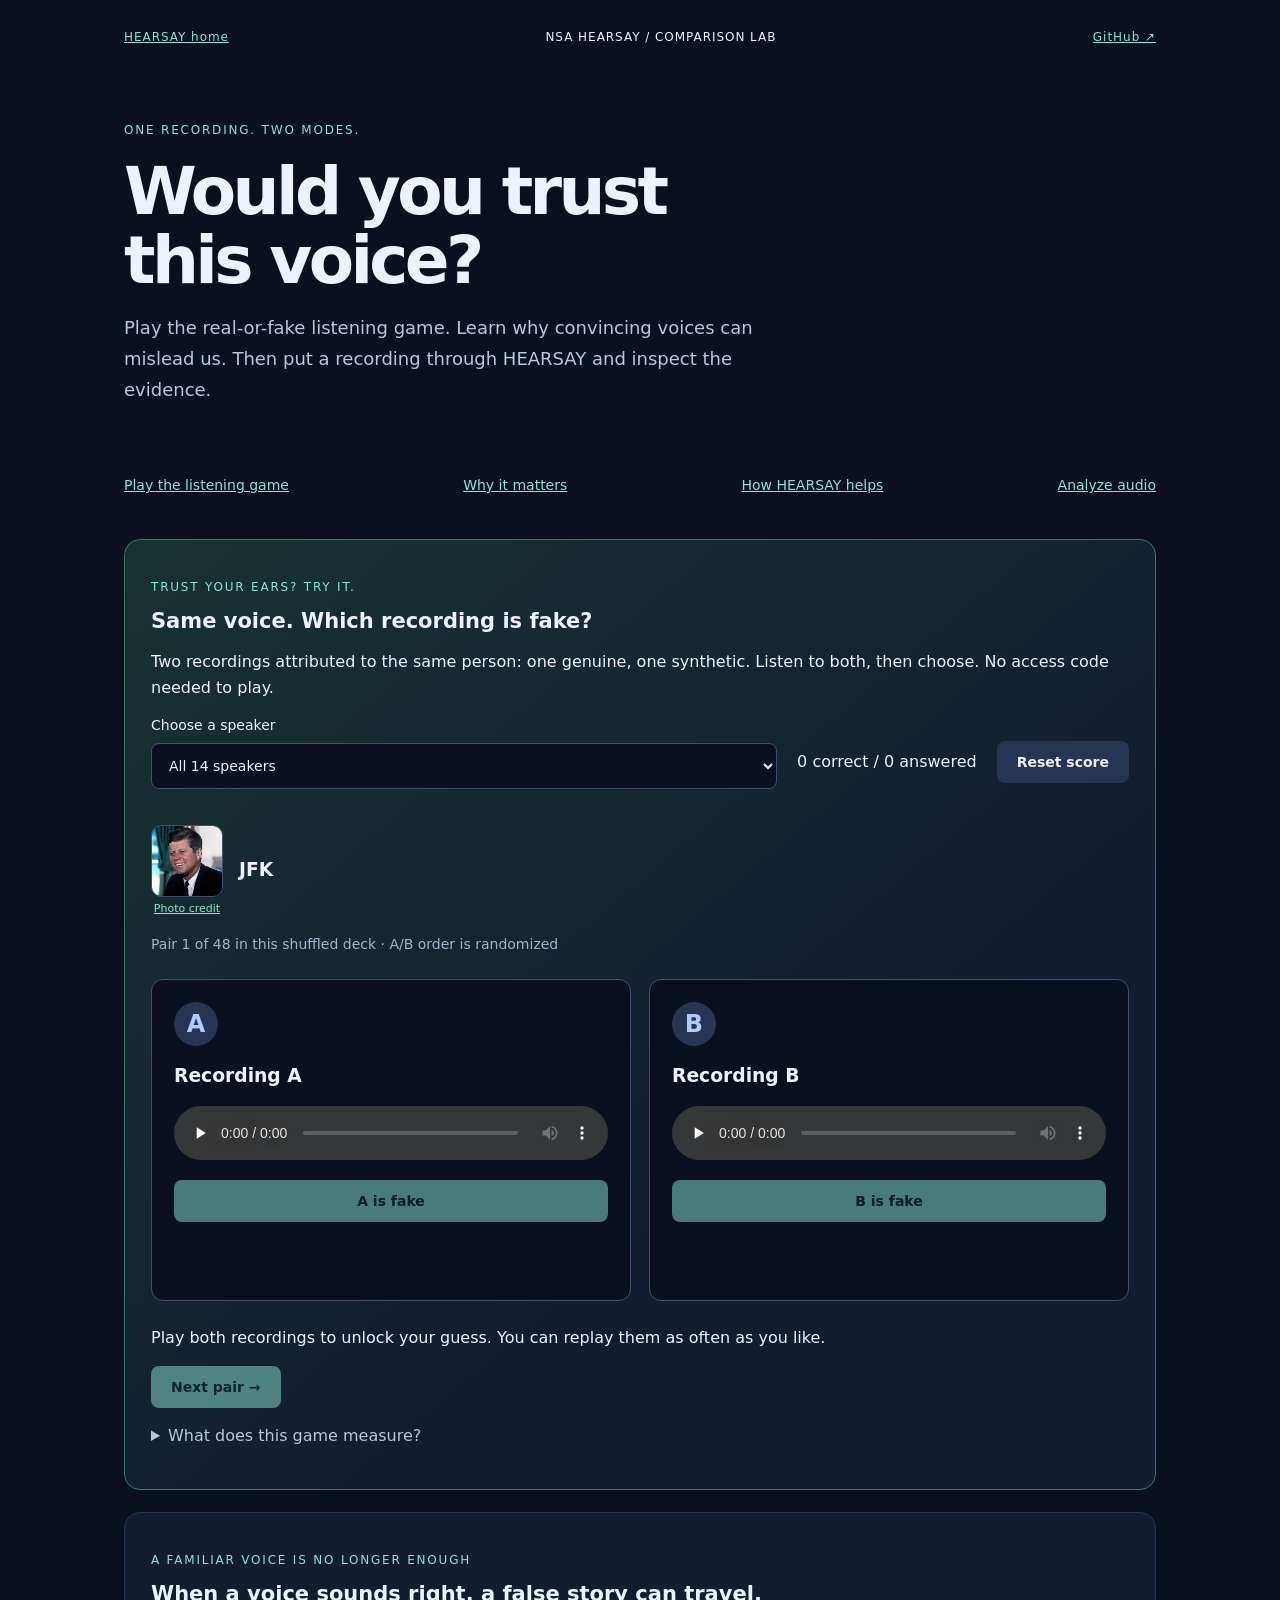
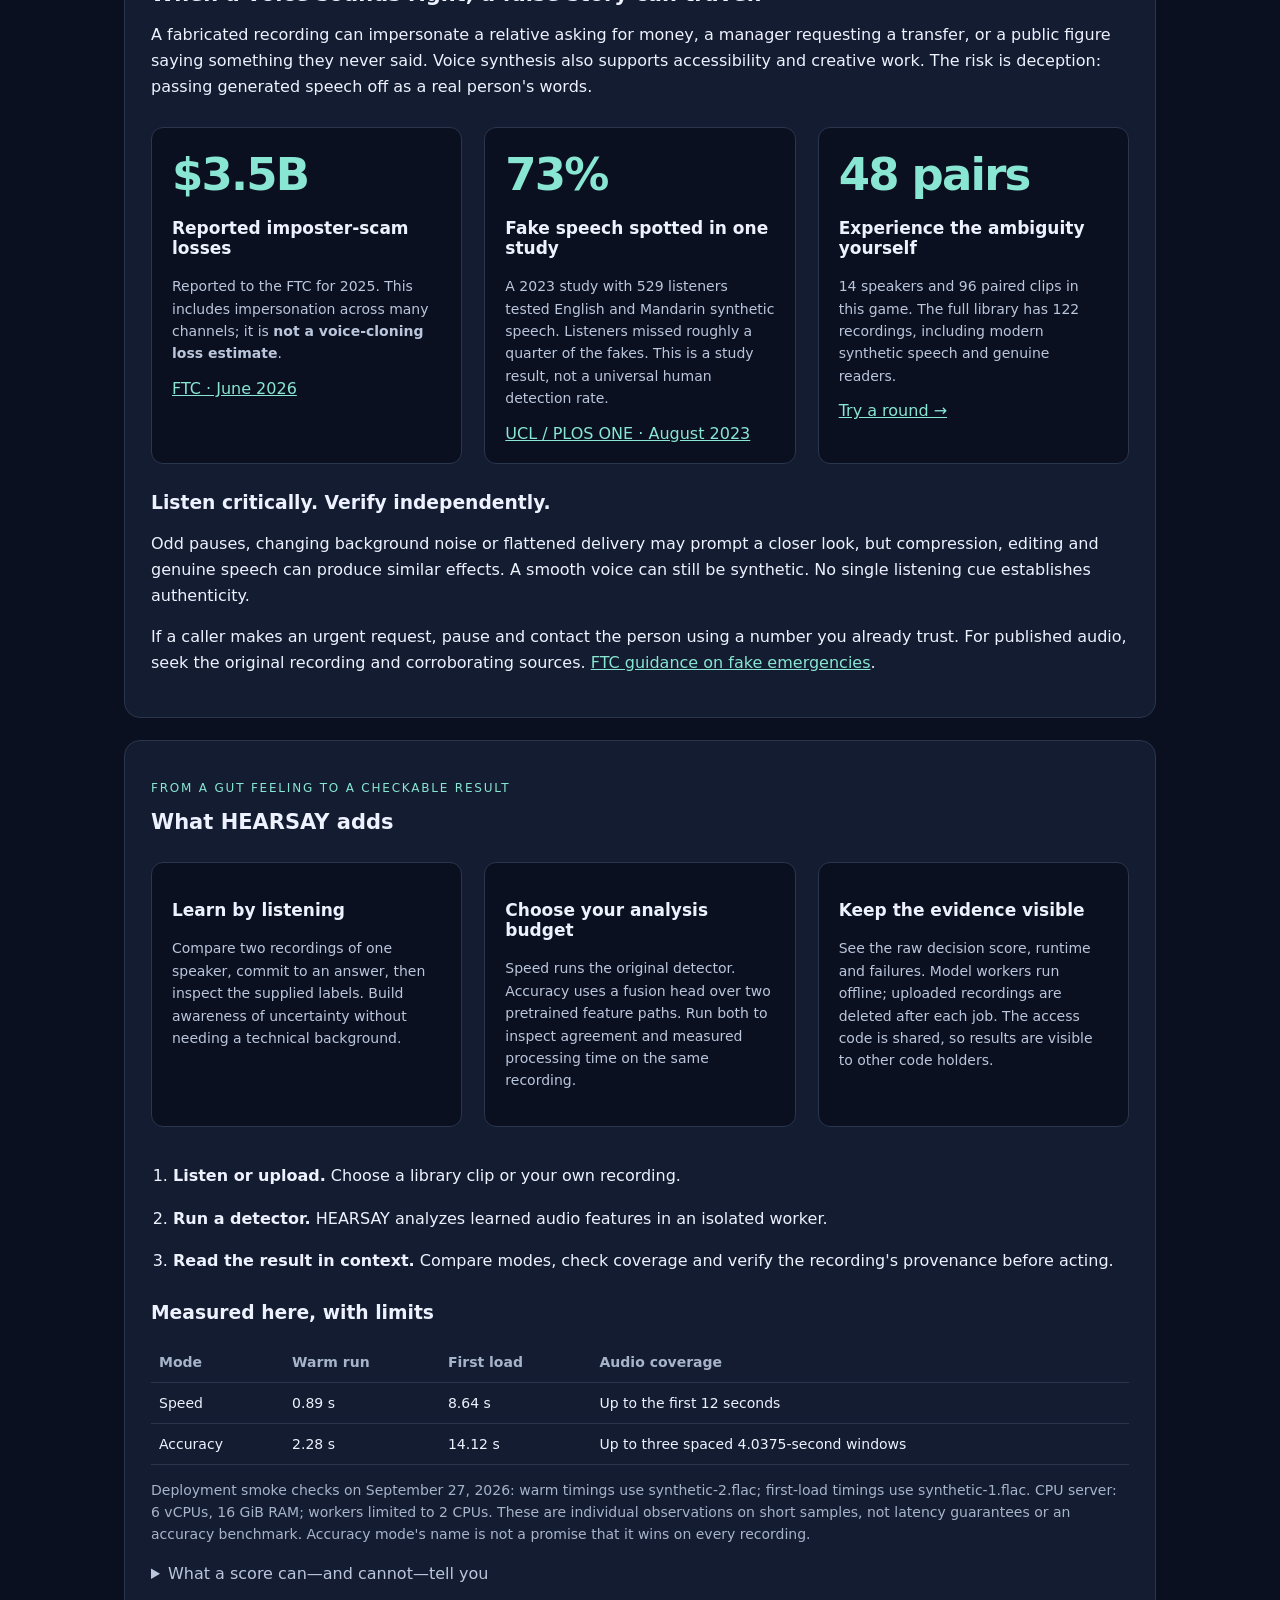
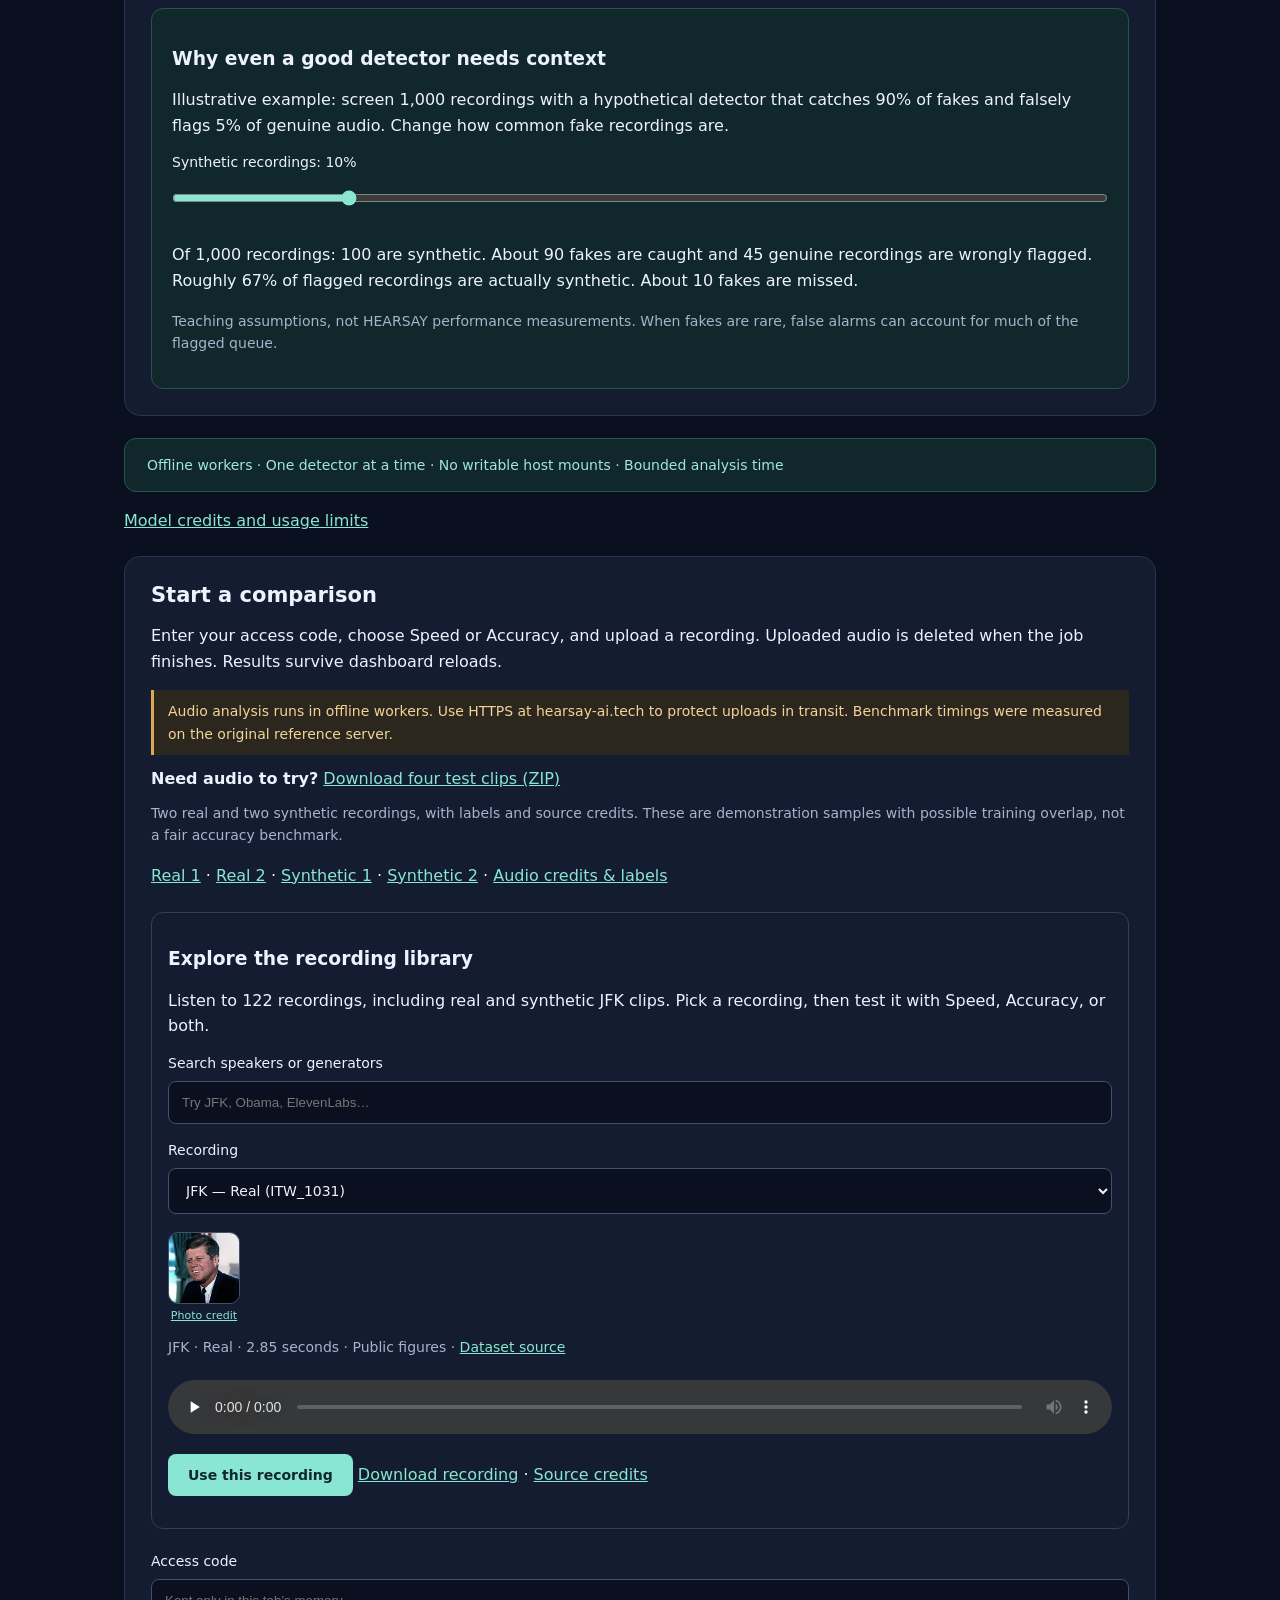
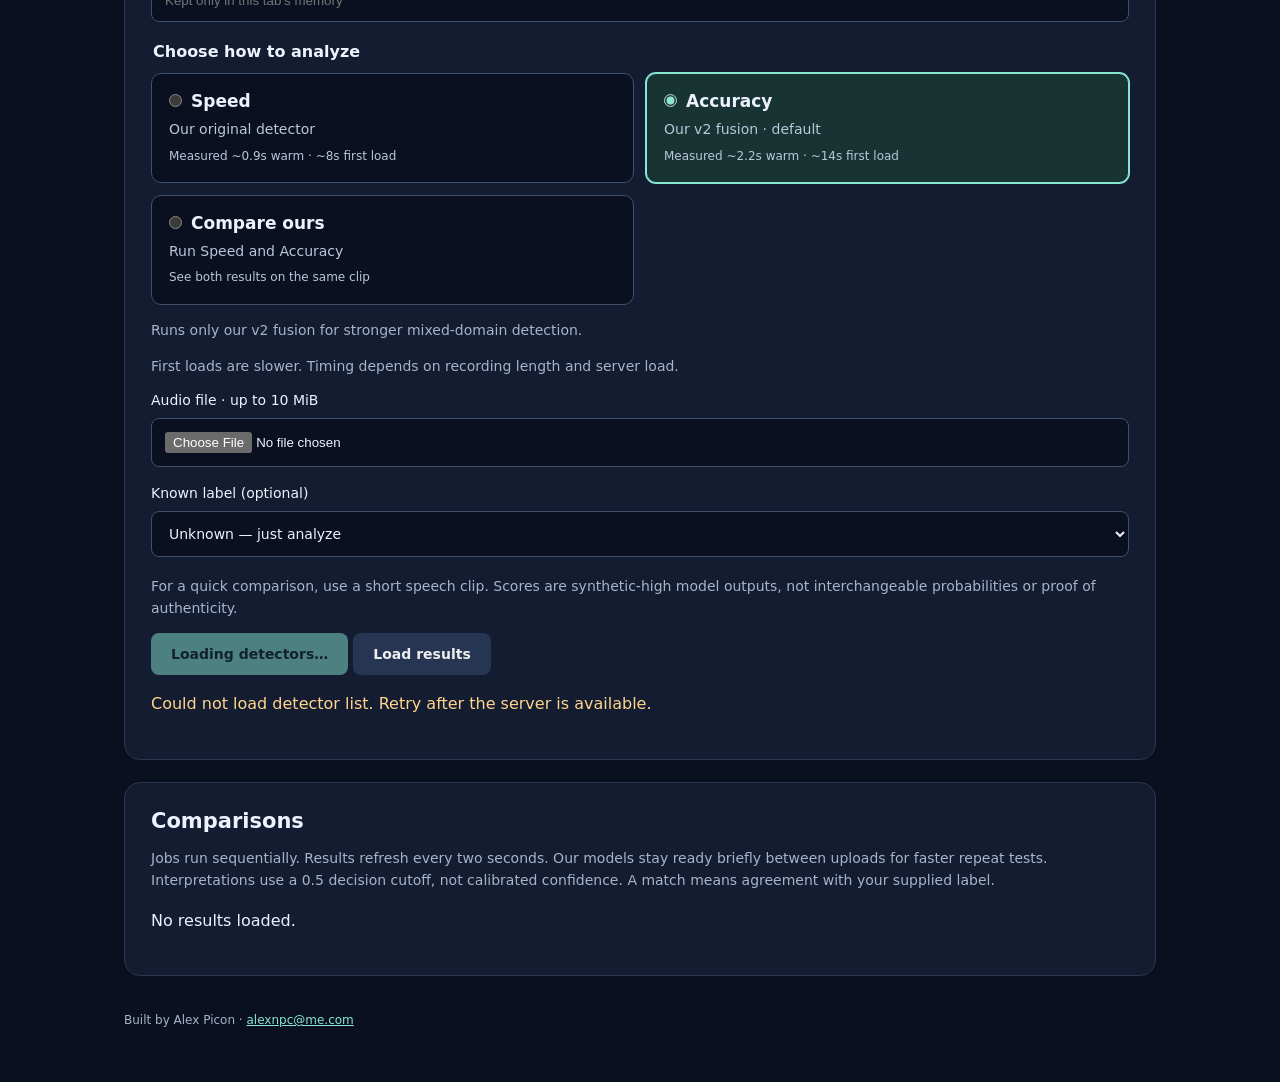
==== commit dc16a9de: "Add GitHub repository link" ====
--- a/apps/hearsay-compare/index.html
+++ b/apps/hearsay-compare/index.html
@@ -1,7 +1,7 @@
 <!doctype html>
 <!-- Author: Alex Picon <alexnpc@me.com> -->
 <html lang="en"><head><meta charset="utf-8"><meta name="author" content="Alex Picon, alexnpc@me.com"><meta name="viewport" content="width=device-width,initial-scale=1"><meta http-equiv="Content-Security-Policy" content="default-src 'self'; script-src 'self'; style-src 'self'; connect-src 'self'; img-src 'self'; object-src 'none'; base-uri 'none'; form-action 'self'"><title>HEARSAY · Can you hear the fake?</title><link rel="stylesheet" href="style.css"></head>
-<body><main><nav><a href="/">HEARSAY home</a><span>NSA HEARSAY / COMPARISON LAB</span></nav>
+<body><main><nav><a href="/">HEARSAY home</a><span>NSA HEARSAY / COMPARISON LAB</span><a href="https://github.com/alexpicon/hearsay" target="_blank" rel="noopener noreferrer" aria-label="HEARSAY source code on GitHub">GitHub ↗</a></nav>
 <header><p class="eyebrow">ONE RECORDING. TWO MODES.</p><h1>Would you trust<br>this voice?</h1><p class="intro">Play the real-or-fake listening game. Learn why convincing voices can mislead us. Then put a recording through HEARSAY and inspect the evidence.</p></header>
 
 <nav class="section-nav" aria-label="Explore HEARSAY"><a href="#listening-game">Play the listening game</a><a href="#why">Why it matters</a><a href="#value">How HEARSAY helps</a><a href="#analysis">Analyze audio</a></nav>
